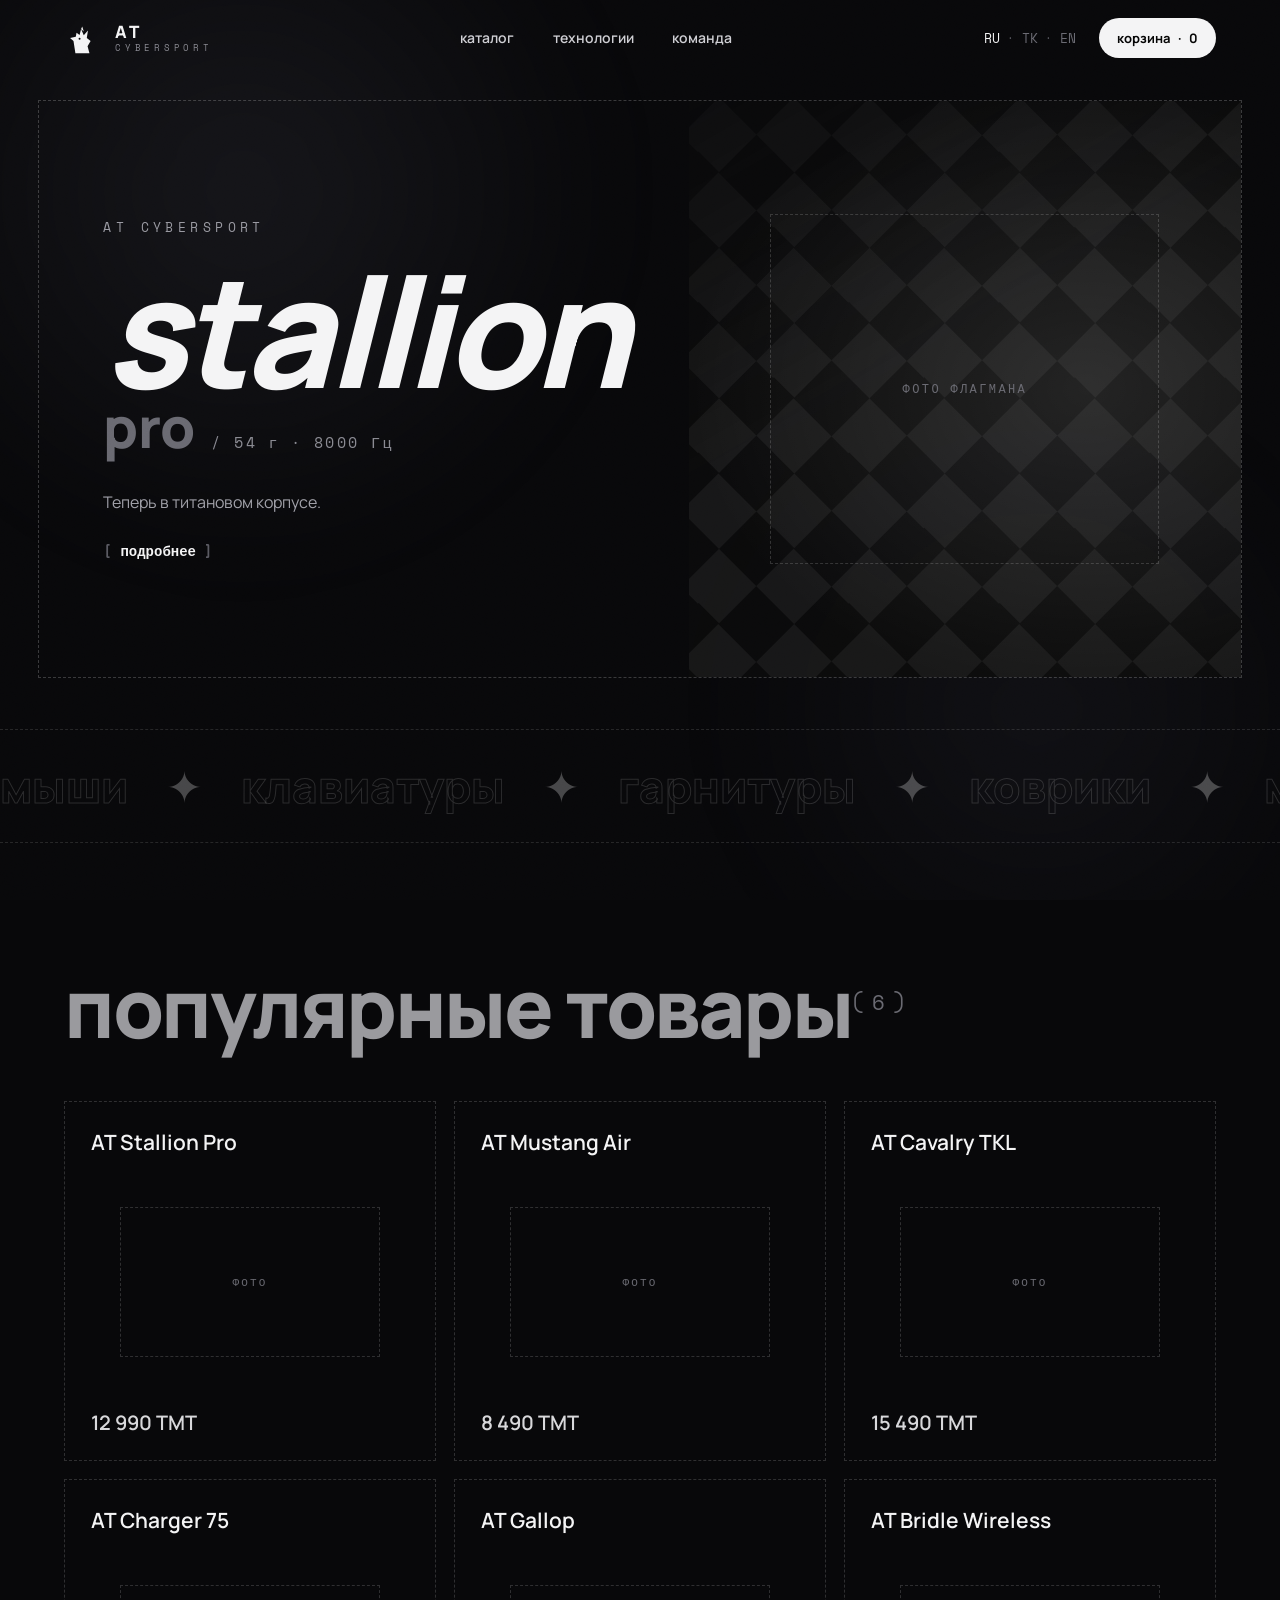
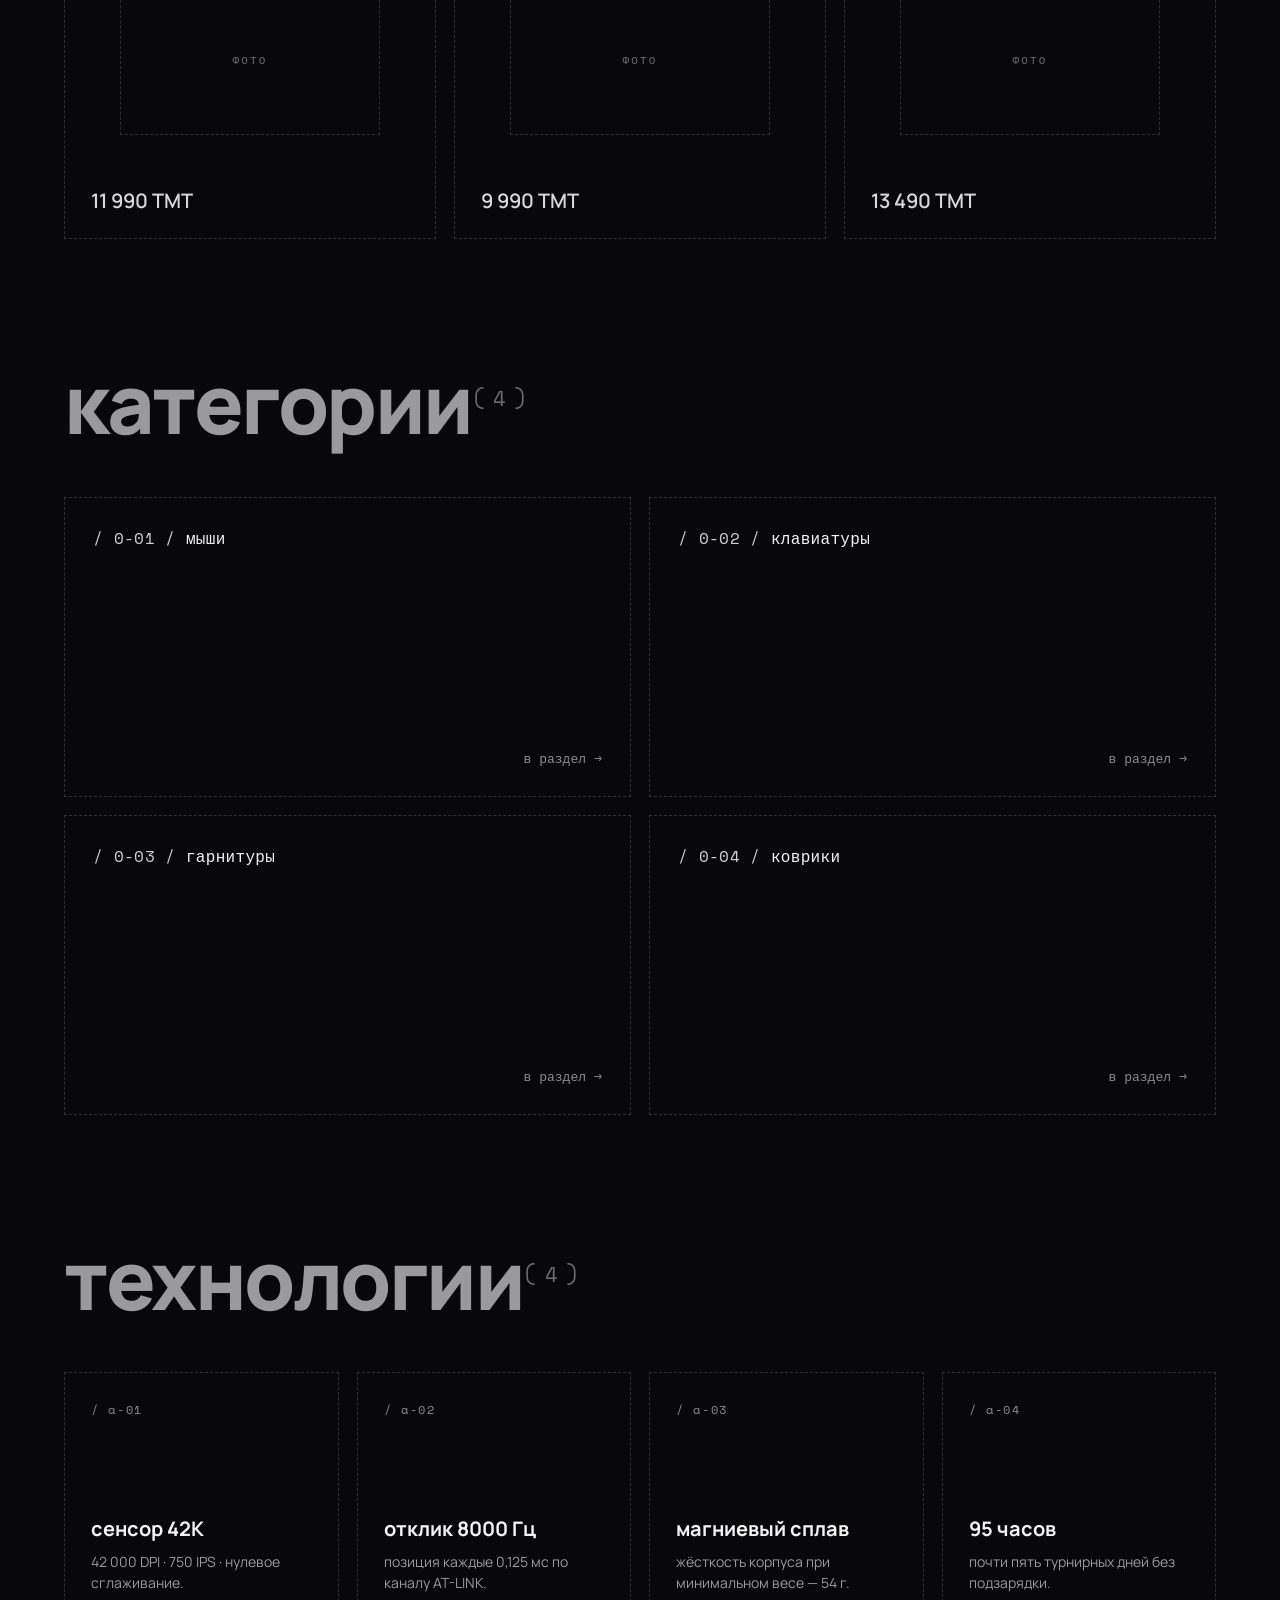
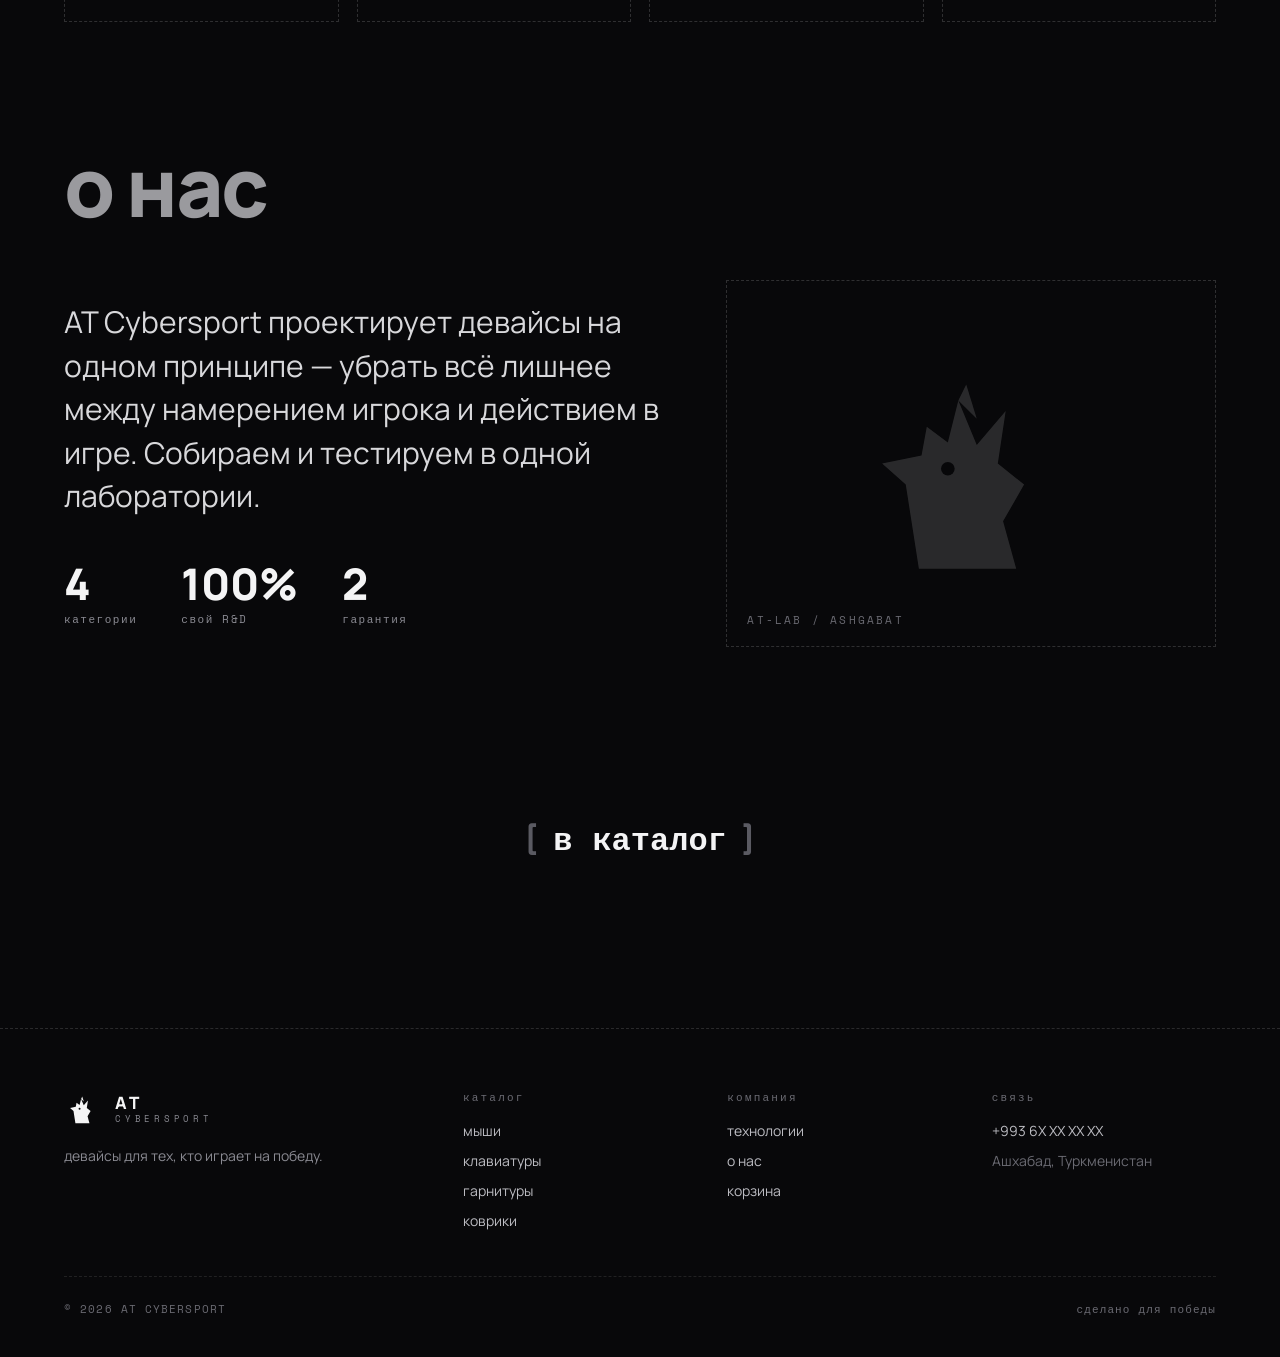
==== index.html @ 24a969eb "Add files via upload" ====
<!DOCTYPE html>
<html lang="ru">
<head>
<meta charset="utf-8">
<meta name="viewport" content="width=device-width, initial-scale=1">
<title>AT Cybersport — геймерские девайсы · Ашхабад</title>
<meta name="description" content="AT Cybersport — мыши, клавиатуры, гарнитуры и коврики для киберспорта. Ашхабад, Туркменистан.">
<link rel="preconnect" href="https://fonts.googleapis.com">
<link rel="preconnect" href="https://fonts.gstatic.com" crossorigin>
<link href="https://fonts.googleapis.com/css2?family=Manrope:wght@400;500;600;700;800&family=Space+Mono:wght@400;700&display=swap" rel="stylesheet">
<link rel="icon" href="assets/logo.svg">
<link rel="stylesheet" href="assets/styles.css">
<script src="assets/app.js"></script>
<script src="assets/ui.js"></script>
</head>
<body>
<div class="at-glows"><i></i><i></i></div>
<div class="at-grain"></div>

<!-- NAV -->
<nav class="nav">
  <a href="index.html" class="brand">
    <img src="assets/logo.svg" alt="AT" data-brand-logo>
    <span class="bw"><b>AT</b><span>CYBERSPORT</span></span>
  </a>
  <div class="nav-links">
    <a href="catalog.html" data-i18n="nav.catalog">каталог</a>
    <a href="index.html#tech" data-i18n="nav.tech">технологии</a>
    <a href="index.html#about" data-i18n="nav.about">команда</a>
  </div>
  <div class="nav-right">
    <div class="lang" data-langswitch></div>
    <button class="cart-btn" data-open-cart><span class="cart-label" data-i18n="nav.cart">корзина</span> · <span data-cart-count>0</span></button>
    <button class="burger" id="burger" aria-label="Меню"><i></i><i></i><i></i></button>
  </div>
</nav>

<!-- MOBILE MENU -->
<div class="mobile-menu" id="mobileMenu">
  <a href="catalog.html" data-i18n="nav.catalog">каталог</a>
  <a href="index.html#tech" data-i18n="nav.tech">технологии</a>
  <a href="index.html#about" data-i18n="nav.about">команда</a>
  <a href="#" data-open-cart data-i18n="nav.cart">корзина</a>
  <div class="lang mm-lang" data-langswitch></div>
</div>

<main class="page">

<!-- HERO -->
<header class="hero">
  <a href="product.html?id=p1" class="hero-banner" data-stage>
    <div class="hero-box">
      <div class="hero-left">
        <div class="hero-kicker" data-i18n="hero.kicker">AT CYBERSPORT</div>
        <div class="hero-name">stallion</div>
        <div class="hero-sub"><b>pro</b><span data-i18n="hero.sub">/ 54 г · 8000 Гц</span></div>
        <p class="hero-desc" data-i18n="hero.desc">Теперь в титановом корпусе.</p>
        <span class="hero-cta"><span class="br">[</span> <span data-i18n="hero.cta">подробнее</span> <span class="br">]</span></span>
      </div>
      <div class="hero-art">
        <div class="hero-checker"></div>
        <div class="hero-spot"></div>
        <div class="hero-tilt" data-tilt>
          <div class="hero-float" id="heroImg"><div class="hero-ph">ФОТО ФЛАГМАНА</div></div>
        </div>
      </div>
    </div>
  </a>
</header>

<!-- MARQUEE -->
<div class="marquee">
  <div class="marquee-row">
    <div><span data-i18n="marq.mice">мыши</span><span class="star">✦</span><span data-i18n="marq.keyboards">клавиатуры</span><span class="star">✦</span><span data-i18n="marq.headsets">гарнитуры</span><span class="star">✦</span><span data-i18n="marq.pads">коврики</span><span class="star">✦</span></div>
    <div aria-hidden="true"><span data-i18n="marq.mice">мыши</span><span class="star">✦</span><span data-i18n="marq.keyboards">клавиатуры</span><span class="star">✦</span><span data-i18n="marq.headsets">гарнитуры</span><span class="star">✦</span><span data-i18n="marq.pads">коврики</span><span class="star">✦</span></div>
  </div>
</div>

<!-- ПОПУЛЯРНЫЕ -->
<section class="section" id="popular">
  <div class="wrap">
    <h2 class="h-section" data-reveal><span data-i18n="sec.popular">популярные товары</span><sup id="popCount">( 6 )</sup></h2>
    <div class="prod-grid" id="popularGrid"></div>
  </div>
</section>

<!-- КАТЕГОРИИ -->
<section class="section" id="categories">
  <div class="wrap">
    <h2 class="h-section" data-reveal><span data-i18n="sec.categories">категории</span><sup id="catCount">( 4 )</sup></h2>
    <div class="cat-grid" id="catGrid"></div>
  </div>
</section>

<!-- ТЕХНОЛОГИИ -->
<section class="section" id="tech">
  <div class="wrap">
    <h2 class="h-section" data-reveal><span data-i18n="sec.tech">технологии</span><sup>( 4 )</sup></h2>
    <div class="tech-grid">
      <div class="tech-cell" data-reveal><div class="tcode">/ a-01</div><div><h3 data-i18n="tech.1t">сенсор 42K</h3><p data-i18n="tech.1d">42 000 DPI · 750 IPS · нулевое сглаживание.</p></div></div>
      <div class="tech-cell" data-reveal data-delay="80"><div class="tcode">/ a-02</div><div><h3 data-i18n="tech.2t">отклик 8000 Гц</h3><p data-i18n="tech.2d">позиция каждые 0,125 мс по каналу AT-LINK.</p></div></div>
      <div class="tech-cell" data-reveal data-delay="160"><div class="tcode">/ a-03</div><div><h3 data-i18n="tech.3t">магниевый сплав</h3><p data-i18n="tech.3d">жёсткость корпуса при минимальном весе — 54 г.</p></div></div>
      <div class="tech-cell" data-reveal data-delay="240"><div class="tcode">/ a-04</div><div><h3 data-i18n="tech.4t">95 часов</h3><p data-i18n="tech.4d">почти пять турнирных дней без подзарядки.</p></div></div>
    </div>
  </div>
</section>

<!-- О НАС -->
<section class="section" id="about">
  <div class="wrap">
    <h2 class="h-section" data-reveal data-i18n="sec.about">о нас</h2>
    <div class="about-grid">
      <div data-reveal>
        <p class="about-lead" data-i18n="about.lead">AT Cybersport проектирует девайсы на одном принципе — убрать всё лишнее между намерением игрока и действием в игре. Собираем и тестируем в одной лаборатории.</p>
        <div class="about-metrics">
          <div><div class="num">4</div><div class="lab" data-i18n="about.m1">категории</div></div>
          <div><div class="num">100%</div><div class="lab" data-i18n="about.m2">свой R&D</div></div>
          <div><div class="num">2</div><div class="lab" data-i18n="about.m3">гарантия</div></div>
        </div>
      </div>
      <div class="about-visual" data-reveal data-delay="120">
        <img src="assets/logo.svg" alt="AT">
        <div class="tag">AT-LAB / ASHGABAT</div>
      </div>
    </div>
  </div>
</section>

<!-- CTA -->
<section class="cta">
  <a href="catalog.html" data-magnetic="0.4" data-reveal><span class="br">[</span> <span data-i18n="toCatalog">в каталог</span> <span class="br">]</span></a>
</section>

</main>

<!-- FOOTER -->
<footer class="footer">
  <div class="footer-grid">
    <div class="footer-col">
      <a href="index.html" class="brand" style="margin-bottom:18px">
        <img src="assets/logo.svg" alt="AT" data-brand-logo>
        <span class="bw"><b>AT</b><span>CYBERSPORT</span></span>
      </a>
      <p data-i18n="foot.tagline">девайсы для тех, кто играет на победу.</p>
    </div>
    <div class="footer-col">
      <div class="ft" data-i18n="foot.catalog">каталог</div>
      <div class="links">
        <a href="catalog.html?cat=mice" data-i18n="marq.mice">мыши</a>
        <a href="catalog.html?cat=keyboards" data-i18n="marq.keyboards">клавиатуры</a>
        <a href="catalog.html?cat=headsets" data-i18n="marq.headsets">гарнитуры</a>
        <a href="catalog.html?cat=pads" data-i18n="marq.pads">коврики</a>
      </div>
    </div>
    <div class="footer-col">
      <div class="ft" data-i18n="foot.company">компания</div>
      <div class="links">
        <a href="index.html#tech" data-i18n="nav.tech">технологии</a>
        <a href="index.html#about" data-i18n="sec.about">о нас</a>
        <a href="#" data-open-cart data-i18n="nav.cart">корзина</a>
      </div>
    </div>
    <div class="footer-col">
      <div class="ft" data-i18n="foot.contact">связь</div>
      <div class="links" id="footContacts"></div>
    </div>
  </div>
  <div class="footer-bottom">
    <span>© 2026 AT CYBERSPORT</span>
    <span data-i18n="foot.copyright">сделано для победы</span>
  </div>
</footer>

<script>
window.AT.ready(function(){
  var AT=window.AT, S=AT.Store;
  // логотип из настроек
  var logo=AT.logoSrc();
  document.querySelectorAll('[data-brand-logo]').forEach(function(i){ i.src=logo; });
  var av=document.querySelector('.about-visual img'); if(av) av.src=logo;

  var products=S.products(), cats=S.categories(), st=S.settings();

  // герой: фото флагмана (p1) если есть
  var flagship=products.filter(function(p){return p.id==='p1';})[0]||products[0];
  if(flagship && AT.firstImg(flagship)){
    document.getElementById('heroImg').innerHTML='<img src="'+AT.esc(AT.firstImg(flagship))+'" alt="'+AT.esc(flagship.name)+'">';
  }

  // популярные — первые 6
  var pop=products.slice(0,6);
  document.getElementById('popularGrid').innerHTML=pop.map(function(p,i){return AT.ui.popularCell(p,(i%3)*70);}).join('');
  document.getElementById('popCount').textContent='( '+pop.length+' )';

  // категории
  document.getElementById('catGrid').innerHTML=cats.map(function(c,i){
    var sample=products.filter(function(p){return p.category===c.id && AT.firstImg(p);})[0];
    return AT.ui.categoryCell(c,(i%2)*70,sample?AT.firstImg(sample):'');
  }).join('');
  document.getElementById('catCount').textContent='( '+cats.length+' )';

  AT.ui.wireCatalogAdd(document.getElementById('popularGrid'));

  // контакты в футере
  var fc=document.getElementById('footContacts'), links=[];
  if(st.telegram){ var tg=st.telegram.replace(/^@/,''); links.push('<a href="https://t.me/'+AT.esc(tg)+'" target="_blank">Telegram</a>'); }
  if(st.whatsapp){ links.push('<a href="https://wa.me/'+AT.esc(st.whatsapp.replace(/\D/g,''))+'" target="_blank">WhatsApp</a>'); }
  if(st.phone){ links.push('<a href="tel:'+AT.esc(st.phone.replace(/\s/g,''))+'">'+AT.esc(st.phone)+'</a>'); }
  links.push('<span style="color:var(--dim)">'+AT.esc(st.city)+'</span>');
  fc.innerHTML=links.join('');
});
</script>
</body>
</html>
---- assets/styles.css ----
/* ============================================================
   AT CYBERSPORT — core styles (design version A)
   Токены и приёмы взяты из дизайн-референса (README).
   ============================================================ */

:root{
  --bg:#08080a;
  --bg-black:#050505;
  --bg-section:#0a0a0c;
  --panel:#0d0d10;
  --text:#f4f4f5;
  --text-2:#a0a0a8;
  --muted:#9a9aa2;
  --muted-2:#8a8a92;
  --dim:#6a6a72;
  --dim-2:#5a5a62;
  --head-muted:#9a9a9e;
  --invert-bg:#f4f4f5;
  --invert-text:#050505;
  --success:#4ecb8d;
  --line:rgba(255,255,255,.16);
  --line-hover:rgba(255,255,255,.55);
  --hairline:rgba(255,255,255,.1);
  --hairline-soft:rgba(255,255,255,.08);
  --ease:cubic-bezier(.16,.84,.3,1);
  --maxw:1360px;
  --maxw-in:1280px;
  --pad-x:clamp(20px,5vw,72px);
  --font:'Manrope',system-ui,-apple-system,sans-serif;
  --mono:'Space Mono',ui-monospace,monospace;
}

*{box-sizing:border-box;}
html{scroll-behavior:smooth;}
body{
  margin:0;
  background:var(--bg);
  color:var(--text);
  font-family:var(--font);
  -webkit-font-smoothing:antialiased;
  overflow-x:hidden;
  min-height:100vh;
}
::selection{background:#fff;color:var(--bg);}
a{color:inherit;}
img{display:block;}
button{font-family:inherit;}
:focus-visible{outline:2px solid var(--text);outline-offset:2px;}

/* ---- атмосфера: дрейфующие свечения + зерно ---- */
@keyframes atDrift1{0%,100%{transform:translate(0,0) scale(1);}50%{transform:translate(6vw,4vw) scale(1.12);}}
@keyframes atDrift2{0%,100%{transform:translate(0,0) scale(1);}50%{transform:translate(-5vw,-3vw) scale(1.1);}}
.at-glows{position:fixed;inset:0;z-index:0;pointer-events:none;overflow:hidden;}
.at-glows i{position:absolute;border-radius:50%;filter:blur(50px);display:block;}
.at-glows i:nth-child(1){width:70vw;height:70vw;left:-16vw;top:-20vw;background:radial-gradient(circle,rgba(150,150,175,.10),transparent 60%);animation:atDrift1 28s ease-in-out infinite;}
.at-glows i:nth-child(2){width:58vw;height:58vw;right:-10vw;bottom:-14vw;background:radial-gradient(circle,rgba(95,95,120,.10),transparent 60%);animation:atDrift2 34s ease-in-out infinite;}
.at-grain{position:fixed;inset:0;z-index:9999;pointer-events:none;opacity:.04;mix-blend-mode:overlay;background-image:url('data:image/svg+xml;utf8,<svg xmlns=%22http://www.w3.org/2000/svg%22 width=%22140%22 height=%22140%22><filter id=%22n%22><feTurbulence type=%22fractalNoise%22 baseFrequency=%220.9%22 numOctaves=%222%22/></filter><rect width=%22100%25%22 height=%22100%25%22 filter=%22url(%23n)%22/></svg>');}

.page{position:relative;z-index:1;}

/* ============================== NAV ============================== */
.nav{
  position:fixed;top:0;left:0;right:0;z-index:1000;
  display:flex;align-items:center;justify-content:space-between;gap:24px;
  height:76px;padding:0 var(--pad-x);
  border-bottom:1px solid rgba(255,255,255,0);
  transition:background .4s var(--ease),backdrop-filter .4s var(--ease),border-color .4s var(--ease);
}
.nav.scrolled{background:rgba(5,5,5,.78);backdrop-filter:blur(20px) saturate(1.2);-webkit-backdrop-filter:blur(20px) saturate(1.2);border-bottom-color:var(--hairline);}
.brand{display:flex;align-items:center;gap:13px;text-decoration:none;color:var(--text);}
.brand img{width:38px;height:38px;object-fit:contain;}
.brand .bw{display:flex;flex-direction:column;line-height:1;}
.brand .bw b{font-weight:800;font-size:17px;letter-spacing:.16em;}
.brand .bw span{font-family:var(--mono);font-size:9px;letter-spacing:.42em;color:var(--muted-2);margin-top:3px;}
.nav-links{display:flex;align-items:center;gap:clamp(20px,3vw,40px);}
.nav-links a{font-size:14px;font-weight:600;text-decoration:none;color:#cfcfd4;transition:color .25s var(--ease);}
.nav-links a:hover{color:var(--text);}
.nav-right{display:flex;align-items:center;gap:18px;}

/* язык */
.lang{display:flex;gap:2px;align-items:center;font-family:var(--mono);font-size:11px;letter-spacing:.08em;}
.lang button{background:none;border:none;color:var(--dim);cursor:pointer;padding:4px 5px;text-transform:uppercase;transition:color .2s;}
.lang button.on{color:var(--text);}
.lang span{color:var(--dim-2);}

/* корзина-кнопка */
.cart-btn{display:inline-flex;align-items:center;gap:8px;font-size:13px;font-weight:700;text-decoration:none;color:var(--invert-text);background:var(--invert-bg);padding:11px 18px;border-radius:100px;border:none;cursor:pointer;transition:transform .3s var(--ease);}
.cart-btn:hover{transform:translateY(-1px);}

/* бургер */
.burger{display:none;background:none;border:none;cursor:pointer;width:40px;height:40px;position:relative;}
.burger i{position:absolute;left:9px;right:9px;height:1.6px;background:var(--text);transition:.3s var(--ease);}
.burger i:nth-child(1){top:14px;}
.burger i:nth-child(2){top:20px;}
.burger i:nth-child(3){top:26px;}
.burger.open i:nth-child(1){top:20px;transform:rotate(45deg);}
.burger.open i:nth-child(2){opacity:0;}
.burger.open i:nth-child(3){top:20px;transform:rotate(-45deg);}

/* мобильное меню */
.mobile-menu{position:fixed;inset:0;z-index:999;background:rgba(6,6,8,.97);backdrop-filter:blur(20px);display:flex;flex-direction:column;justify-content:center;gap:8px;padding:0 var(--pad-x);transform:translateY(-100%);transition:transform .45s var(--ease);}
.mobile-menu.open{transform:translateY(0);}
.mobile-menu a{font-size:clamp(28px,8vw,44px);font-weight:800;letter-spacing:-.02em;text-decoration:none;color:var(--head-muted);text-transform:lowercase;padding:8px 0;transition:color .25s;}
.mobile-menu a:hover{color:var(--text);}
.mobile-menu .mm-lang{margin-top:26px;}

/* ============================== BUTTONS ============================== */
.btn{display:inline-flex;align-items:center;justify-content:center;gap:10px;font-family:var(--mono);font-size:14px;letter-spacing:.04em;text-decoration:none;cursor:pointer;border:none;transition:transform .35s var(--ease),background .3s,border-color .3s;}
.btn-solid{color:var(--invert-text);background:var(--invert-bg);padding:16px 28px;}
.btn-solid:hover{transform:translateY(-2px);}
.btn-ghost{color:var(--text);background:transparent;padding:16px 28px;border:1px solid rgba(255,255,255,.18);}
.btn-ghost:hover{border-color:var(--line-hover);}
.btn-pill{border-radius:100px;}

/* ============================== SECTION HEAD ============================== */
.wrap{max-width:var(--maxw);margin:0 auto;}
.wrap-in{max-width:var(--maxw-in);margin:0 auto;}
.section{position:relative;padding:clamp(70px,10vw,130px) var(--pad-x) 0;}
.h-section{font-weight:800;font-size:clamp(38px,6.4vw,88px);line-height:.9;letter-spacing:-.03em;margin:0 0 clamp(34px,5vw,56px);text-transform:lowercase;color:var(--head-muted);}
.h-section sup{font-family:var(--mono);font-size:.26em;font-weight:400;color:var(--dim);top:-1.8em;}
.eyebrow{font-family:var(--mono);font-size:12px;letter-spacing:.3em;color:var(--dim);}

/* reveal */
[data-reveal]{opacity:0;transform:translateY(30px);transition:opacity .9s var(--ease),transform 1s var(--ease);}
[data-reveal].in{opacity:1;transform:none;}

/* ============================== HERO (главная) ============================== */
.hero{position:relative;padding:100px clamp(16px,3vw,40px) clamp(30px,4vw,54px);}
.hero-banner{position:relative;display:block;max-width:1720px;margin:0 auto;border:1px dashed rgba(255,255,255,.2);overflow:hidden;text-decoration:none;color:var(--text);transition:border-color .4s var(--ease);}
.hero-banner:hover{border-color:var(--line-hover);}
.hero-box{position:relative;display:grid;grid-template-columns:1fr 1.15fr;min-height:clamp(440px,64vh,680px);}
.hero-left{position:relative;z-index:3;padding:clamp(34px,5vw,72px);display:flex;flex-direction:column;justify-content:center;}
.hero-kicker{font-family:var(--mono);font-size:13px;letter-spacing:.34em;color:var(--muted);margin-bottom:clamp(18px,3vw,30px);}
.hero-name{font-weight:800;font-style:italic;font-size:clamp(74px,12vw,190px);line-height:.82;letter-spacing:-.04em;}
.hero-sub{display:flex;align-items:baseline;gap:16px;margin-top:6px;}
.hero-sub b{font-weight:800;font-size:clamp(30px,4.4vw,64px);line-height:1;color:var(--dim);}
.hero-sub span{font-family:var(--mono);font-size:clamp(12px,1.4vw,15px);letter-spacing:.16em;color:var(--muted-2);}
.hero-desc{max-width:340px;margin:clamp(22px,3vw,34px) 0 0;font-size:16px;line-height:1.5;color:var(--text-2);}
.hero-cta{display:inline-flex;align-items:center;gap:8px;margin-top:26px;font-family:var(--mono);font-size:14px;font-weight:700;color:var(--text);transition:transform .35s var(--ease);}
.hero-cta .br{color:var(--dim-2);}
.hero-banner:hover .hero-cta{transform:translateX(6px);}
.hero-art{position:relative;overflow:hidden;perspective:1300px;min-height:260px;}
.hero-checker{position:absolute;inset:-20%;background-color:#0c0c0c;background-image:conic-gradient(#1a1a1a 25%,transparent 0 50%,#1a1a1a 0 75%,transparent 0);background-size:76px 76px;transform:rotate(45deg) scale(1.4);opacity:.9;-webkit-mask-image:linear-gradient(105deg,transparent 4%,#000 46%);mask-image:linear-gradient(105deg,transparent 4%,#000 46%);}
.hero-spot{position:absolute;inset:0;background:radial-gradient(120% 90% at 72% 50%,rgba(255,255,255,.10),transparent 60%);}
.hero-tilt{position:relative;z-index:2;height:100%;display:flex;align-items:center;justify-content:center;padding:clamp(20px,3vw,44px);transform-style:preserve-3d;transition:transform .3s var(--ease);}
@keyframes atFloat{0%,100%{transform:translateY(0);}50%{transform:translateY(-16px);}}
.hero-float{animation:atFloat 7s ease-in-out infinite;width:100%;height:100%;display:flex;align-items:center;justify-content:center;}
.hero-float img{width:82%;height:82%;object-fit:contain;}
.hero-ph{width:82%;height:70%;border:1px dashed var(--line);display:flex;align-items:center;justify-content:center;font-family:var(--mono);font-size:12px;letter-spacing:.2em;color:var(--dim);}

/* ============================== MARQUEE ============================== */
@keyframes atMarquee{from{transform:translateX(0);}to{transform:translateX(-50%);}}
.marquee{position:relative;overflow:hidden;padding:26px 0;border-top:1px dashed rgba(255,255,255,.12);border-bottom:1px dashed rgba(255,255,255,.12);}
.marquee-row{display:flex;width:max-content;animation:atMarquee 28s linear infinite;will-change:transform;}
.marquee-row>div{display:flex;align-items:center;gap:38px;padding-right:38px;font-weight:800;font-size:clamp(24px,4vw,44px);color:transparent;-webkit-text-stroke:1px rgba(255,255,255,.14);text-transform:lowercase;}
.marquee-row .star{color:rgba(255,255,255,.26);-webkit-text-stroke:0;}

/* ============================== PRODUCT GRID (главная) ============================== */
.prod-grid{display:grid;grid-template-columns:repeat(3,1fr);gap:18px;}
.prod-cell{position:relative;text-decoration:none;color:var(--text);border:1px dashed var(--line);padding:26px 26px 24px;min-height:360px;display:flex;flex-direction:column;transition:border-color .35s var(--ease);}
.prod-cell:hover{border-color:var(--line-hover);}
.prod-cell .pname{font-weight:600;font-size:21px;}
.prod-cell .pimg{flex:1;position:relative;display:flex;align-items:center;justify-content:center;margin:20px 0;min-height:170px;}
.prod-cell .pimg img{max-width:88%;max-height:170px;object-fit:contain;}
.prod-cell .pimg .ph{width:82%;height:150px;border:1px dashed var(--line);display:flex;align-items:center;justify-content:center;font-family:var(--mono);font-size:11px;letter-spacing:.2em;color:var(--dim);}
.prod-cell .pfoot{display:flex;align-items:center;justify-content:space-between;}
.prod-cell .price{font-weight:600;font-size:20px;color:#d8d8db;}
.prod-cell .more{font-family:var(--mono);font-size:12px;color:var(--muted-2);opacity:0;transition:opacity .3s var(--ease);}
.prod-cell:hover .more{opacity:1;}

/* ============================== CATEGORIES ============================== */
.cat-grid{display:grid;grid-template-columns:1fr 1fr;gap:18px;}
.cat-cell{position:relative;text-decoration:none;color:var(--text);border:1px dashed var(--line);padding:28px;min-height:300px;display:flex;flex-direction:column;transition:border-color .35s var(--ease);overflow:hidden;}
.cat-cell:hover{border-color:var(--line-hover);}
.cat-cell .code{font-family:var(--mono);font-size:16px;letter-spacing:.02em;color:#cfcfd4;}
.cat-cell .code b{color:var(--text);font-weight:400;}
.cat-cell .cimg{flex:1;display:flex;align-items:center;justify-content:center;}
.cat-cell .cimg img{max-width:80%;max-height:170px;object-fit:contain;opacity:.85;}
.cat-cell .arrow{align-self:flex-end;font-family:var(--mono);font-size:13px;color:var(--muted-2);transition:transform .35s var(--ease),color .35s var(--ease);}
.cat-cell:hover .arrow{transform:translateX(6px);color:var(--text);}

/* ============================== TECH ============================== */
.tech-grid{display:grid;grid-template-columns:repeat(4,1fr);gap:18px;}
.tech-cell{border:1px dashed var(--line);padding:28px 26px;min-height:250px;display:flex;flex-direction:column;justify-content:space-between;transition:border-color .35s var(--ease);}
.tech-cell:hover{border-color:var(--line-hover);}
.tech-cell .tcode{font-family:var(--mono);font-size:12px;letter-spacing:.14em;color:var(--muted-2);}
.tech-cell h3{font-weight:700;font-size:20px;margin:0 0 9px;}
.tech-cell p{font-size:14px;line-height:1.5;color:var(--muted);margin:0;}

/* ============================== ABOUT ============================== */
.about-grid{display:grid;grid-template-columns:1.1fr .9fr;gap:clamp(30px,5vw,64px);align-items:center;}
.about-lead{font-size:clamp(20px,2.4vw,30px);line-height:1.45;color:#d8d8db;margin:0;}
.about-metrics{display:flex;gap:44px;margin-top:44px;flex-wrap:wrap;}
.about-metrics .num{font-weight:800;font-size:clamp(30px,3.4vw,44px);line-height:1;}
.about-metrics .lab{font-family:var(--mono);font-size:11px;letter-spacing:.14em;color:var(--muted-2);margin-top:6px;}
.about-visual{position:relative;border:1px dashed var(--line);aspect-ratio:4/3;display:flex;align-items:center;justify-content:center;overflow:hidden;}
.about-visual img{width:54%;opacity:.14;}
.about-visual .tag{position:absolute;bottom:18px;left:20px;font-family:var(--mono);font-size:11px;letter-spacing:.2em;color:var(--dim);}

/* ============================== CTA ============================== */
.cta{position:relative;padding:clamp(90px,13vw,180px) var(--pad-x);text-align:center;}
.cta a{display:inline-flex;align-items:center;gap:12px;font-family:var(--mono);font-size:clamp(18px,3vw,32px);font-weight:700;text-decoration:none;color:var(--text);}
.cta .br{color:var(--dim-2);}

/* ============================== FOOTER ============================== */
.footer{border-top:1px dashed rgba(255,255,255,.14);padding:60px var(--pad-x) 40px;position:relative;z-index:1;}
.footer-grid{max-width:var(--maxw);margin:0 auto;display:grid;grid-template-columns:1.6fr 1fr 1fr 1fr;gap:40px;}
.footer-grid p{font-size:14px;line-height:1.6;color:var(--muted-2);max-width:260px;margin:0;}
.footer-col .ft{font-family:var(--mono);font-size:11px;letter-spacing:.2em;color:var(--dim);margin-bottom:16px;}
.footer-col .links{display:flex;flex-direction:column;gap:11px;font-size:14px;}
.footer-col .links a{color:#bcbcc2;text-decoration:none;transition:color .2s;}
.footer-col .links a:hover{color:var(--text);}
.footer-bottom{max-width:var(--maxw);margin:46px auto 0;padding-top:24px;border-top:1px dashed var(--hairline);display:flex;justify-content:space-between;flex-wrap:wrap;gap:12px;font-family:var(--mono);font-size:11px;letter-spacing:.1em;color:var(--dim);}

/* ============================== CATALOG ============================== */
.cat-header{padding:clamp(50px,8vw,96px) var(--pad-x) clamp(28px,4vw,48px);}
.cat-header .eyebrow{margin-bottom:18px;}
.cat-header h1{font-weight:800;font-size:clamp(40px,7vw,96px);line-height:.9;letter-spacing:-.03em;margin:0;text-transform:lowercase;color:var(--head-muted);}
.cat-header h1 sup{font-family:var(--mono);font-size:.26em;font-weight:400;color:var(--dim);top:-1.8em;}
.cat-header p{max-width:480px;font-size:16px;line-height:1.6;color:var(--text-2);margin:22px 0 0;}
.filters{position:sticky;top:76px;z-index:900;background:rgba(8,8,10,.82);backdrop-filter:blur(14px);-webkit-backdrop-filter:blur(14px);border-top:1px solid var(--hairline-soft);border-bottom:1px solid var(--hairline-soft);}
.filters .row{max-width:var(--maxw-in);margin:0 auto;padding:16px var(--pad-x);display:flex;gap:10px;flex-wrap:wrap;}
.chip{font-family:var(--mono);font-size:12px;letter-spacing:.08em;cursor:pointer;color:#cfcfd4;background:transparent;border:1px dashed rgba(255,255,255,.2);padding:10px 18px;border-radius:100px;transition:.25s var(--ease);}
.chip.on{color:var(--invert-text);background:var(--invert-bg);border-color:var(--invert-bg);}
.catalog-main{padding:clamp(28px,4vw,48px) var(--pad-x) clamp(80px,10vw,140px);}
.catalog-grid{max-width:var(--maxw-in);margin:0 auto;display:grid;grid-template-columns:repeat(auto-fill,minmax(270px,1fr));gap:18px;}
.card{position:relative;text-decoration:none;color:var(--text);border:1px dashed var(--line);background:transparent;overflow:hidden;transition:border-color .35s var(--ease),transform .35s var(--ease);display:block;}
.card:hover{border-color:var(--line-hover);transform:translateY(-6px);}
.card .thumb{position:relative;aspect-ratio:1/1;border-bottom:1px dashed rgba(255,255,255,.14);display:flex;align-items:center;justify-content:center;}
.card .thumb img{max-width:78%;max-height:78%;object-fit:contain;}
.card .thumb .ph{width:70%;height:70%;border:1px dashed var(--line);display:flex;align-items:center;justify-content:center;font-family:var(--mono);font-size:11px;letter-spacing:.18em;color:var(--dim);}
.card .tag{position:absolute;top:14px;left:14px;font-family:var(--mono);font-size:10px;letter-spacing:.18em;color:var(--muted-2);}
.card .badge{position:absolute;top:14px;right:14px;font-family:var(--mono);font-size:10px;color:var(--text);background:rgba(255,255,255,.1);padding:4px 8px;border-radius:6px;}
.card .body{padding:18px 20px 20px;}
.card .cname{font-weight:600;font-size:19px;}
.card .cspec{font-size:13px;color:var(--muted);margin-top:5px;min-height:18px;}
.card .cfoot{display:flex;align-items:center;justify-content:space-between;margin-top:16px;}
.card .cprice{font-weight:600;font-size:18px;}
.card .cadd{font-size:12px;color:var(--invert-text);background:var(--invert-bg);padding:8px 14px;border-radius:100px;font-weight:700;}
.empty{max-width:var(--maxw-in);margin:60px auto 0;text-align:center;font-family:var(--mono);font-size:13px;letter-spacing:.1em;color:var(--dim);text-transform:uppercase;}

/* ============================== PRODUCT PAGE ============================== */
.crumb{max-width:var(--maxw-in);margin:0 auto;padding:24px var(--pad-x) 0;font-family:var(--mono);font-size:12px;letter-spacing:.1em;color:var(--dim);}
.crumb a{color:var(--dim);text-decoration:none;}
.crumb .cur{color:#cfcfd4;}
.product{max-width:var(--maxw-in);margin:0 auto;padding:clamp(24px,4vw,44px) var(--pad-x) clamp(60px,8vw,100px);display:grid;grid-template-columns:1.05fr .95fr;gap:clamp(30px,5vw,72px);align-items:start;}
.gallery{position:sticky;top:98px;display:flex;flex-direction:column;gap:14px;}
.gallery .main{position:relative;border:1px dashed var(--line);aspect-ratio:1/1;overflow:hidden;display:flex;align-items:center;justify-content:center;}
.gallery .main img{max-width:82%;max-height:82%;object-fit:contain;}
.gallery .main .ph{width:70%;height:70%;border:1px dashed var(--line);display:flex;align-items:center;justify-content:center;font-family:var(--mono);font-size:12px;letter-spacing:.2em;color:var(--dim);}
.gallery .main .ref{position:absolute;top:20px;left:22px;font-family:var(--mono);font-size:11px;letter-spacing:.2em;color:var(--muted);}
.thumbs{display:grid;grid-template-columns:repeat(4,1fr);gap:12px;}
.thumbs .t{aspect-ratio:1/1;border:1px solid var(--hairline);border-radius:12px;background:var(--panel);cursor:pointer;display:flex;align-items:center;justify-content:center;overflow:hidden;transition:border-color .25s;}
.thumbs .t.on{border-color:var(--text);}
.thumbs .t img{max-width:80%;max-height:80%;object-fit:contain;}
.p-tags{display:flex;align-items:center;gap:12px;margin-bottom:16px;flex-wrap:wrap;}
.p-tag{font-family:var(--mono);font-size:11px;letter-spacing:.2em;color:var(--muted);background:rgba(255,255,255,.07);padding:6px 12px;border-radius:100px;}
.p-tag.solid{color:var(--invert-text);background:var(--invert-bg);font-weight:700;}
.p-title{font-weight:800;font-size:clamp(34px,5vw,60px);line-height:1;letter-spacing:-.03em;margin:0;text-transform:lowercase;}
.p-desc{font-size:16px;line-height:1.6;color:var(--text-2);margin:18px 0 0;max-width:480px;}
.p-price-row{display:flex;align-items:baseline;gap:14px;margin-top:26px;flex-wrap:wrap;}
.p-price{font-weight:800;font-size:38px;}
.p-old{font-size:15px;color:var(--dim);text-decoration:line-through;}
.p-off{font-family:var(--mono);font-size:11px;color:var(--invert-text);background:var(--invert-bg);padding:5px 10px;border-radius:6px;font-weight:700;}
.p-block{margin-top:30px;}
.p-block .lab{font-family:var(--mono);font-size:11px;letter-spacing:.18em;color:var(--dim);margin-bottom:12px;}
.swatches{display:flex;gap:10px;flex-wrap:wrap;}
.swatch{width:42px;height:42px;border-radius:50%;cursor:pointer;border:2px solid rgba(255,255,255,.18);padding:0;transition:border-color .2s;}
.swatch.on{border-color:var(--text);}
.buy-row{display:flex;gap:12px;margin-top:30px;align-items:stretch;flex-wrap:wrap;}
.stepper{display:flex;align-items:center;border:1px solid var(--line);border-radius:100px;overflow:hidden;}
.stepper button{width:46px;height:54px;background:transparent;border:none;color:var(--text);font-size:20px;cursor:pointer;}
.stepper .v{min-width:30px;text-align:center;font-weight:600;font-size:18px;}
.add-cart{flex:1;min-width:200px;display:inline-flex;align-items:center;justify-content:center;gap:11px;font-size:15px;font-weight:700;cursor:pointer;color:var(--invert-text);background:var(--invert-bg);border:none;padding:0 28px;height:54px;border-radius:100px;transition:background .3s;}
.quick-specs{display:grid;grid-template-columns:repeat(2,1fr);gap:1px;background:var(--hairline-soft);border:1px solid var(--hairline-soft);border-radius:18px;overflow:hidden;margin-top:34px;}
.quick-specs>div{background:var(--panel);padding:18px 20px;}
.quick-specs .qv{font-weight:600;font-size:24px;}
.quick-specs .ql{font-family:var(--mono);font-size:10px;letter-spacing:.14em;color:var(--dim);margin-top:4px;text-transform:uppercase;}
.p-status{display:flex;gap:22px;margin-top:24px;flex-wrap:wrap;font-size:13px;color:var(--muted);}
.p-status span{display:flex;align-items:center;gap:8px;}
.p-status .dot{width:6px;height:6px;border-radius:50%;background:var(--dim);}
.p-status .dot.ok{background:var(--success);}

.specs-section{border-top:1px solid var(--hairline-soft);background:var(--bg-section);padding:clamp(60px,9vw,120px) var(--pad-x);}
.specs-grid{max-width:var(--maxw-in);margin:0 auto;display:grid;grid-template-columns:1.3fr .7fr;gap:clamp(30px,5vw,72px);align-items:start;}
.specs-list{border-top:1px solid var(--hairline);}
.specs-list .r{display:grid;grid-template-columns:1fr 1.4fr;gap:20px;padding:18px 0;border-bottom:1px solid var(--hairline-soft);}
.specs-list .r .k{font-size:14px;color:var(--dim);}
.specs-list .r .v{font-size:15px;}
.specs-h{font-weight:800;font-size:clamp(28px,4vw,46px);line-height:1;letter-spacing:-.03em;margin:0 0 34px;text-transform:lowercase;color:var(--head-muted);}
.inbox{position:sticky;top:98px;border:1px dashed var(--line);padding:30px;}
.inbox .lab{font-family:var(--mono);font-size:11px;letter-spacing:.2em;color:var(--dim);margin-bottom:18px;}
.inbox .list{display:flex;flex-direction:column;gap:14px;font-size:15px;}
.inbox .list span{display:flex;gap:12px;align-items:flex-start;}
.inbox .list .n{font-family:var(--mono);color:var(--dim);font-size:12px;}
.related{border-top:1px solid var(--hairline-soft);padding:clamp(60px,9vw,120px) var(--pad-x);}
.related .head{display:flex;align-items:flex-end;justify-content:space-between;gap:20px;margin-bottom:40px;}
.related .head h2{font-weight:800;font-size:clamp(28px,4vw,48px);line-height:1;letter-spacing:-.03em;margin:0;text-transform:lowercase;color:var(--head-muted);}
.related .head a{font-size:14px;font-weight:700;text-decoration:none;color:var(--text-2);border-bottom:1px solid rgba(255,255,255,.2);padding-bottom:3px;}
.rel-grid{display:grid;grid-template-columns:repeat(3,1fr);gap:18px;}

/* ============================== CART DRAWER ============================== */
.overlay{position:fixed;inset:0;z-index:1500;background:rgba(3,3,4,.6);backdrop-filter:blur(4px);opacity:0;pointer-events:none;transition:opacity .35s var(--ease);}
.overlay.open{opacity:1;pointer-events:auto;}
.drawer{position:fixed;top:0;right:0;bottom:0;z-index:1600;width:min(430px,100vw);background:#0a0a0c;border-left:1px solid var(--hairline);transform:translateX(100%);transition:transform .4s var(--ease);display:flex;flex-direction:column;}
.drawer.open{transform:translateX(0);}
.drawer-head{display:flex;align-items:center;justify-content:space-between;padding:24px 26px;border-bottom:1px solid var(--hairline-soft);}
.drawer-head h3{margin:0;font-weight:800;font-size:20px;text-transform:lowercase;}
.drawer-head .x{background:none;border:none;color:var(--muted);cursor:pointer;font-size:24px;line-height:1;}
.drawer-body{flex:1;overflow-y:auto;padding:16px 26px;}
.cart-item{display:flex;gap:14px;padding:16px 0;border-bottom:1px solid var(--hairline-soft);}
.cart-item .ci-img{width:64px;height:64px;flex-shrink:0;border:1px dashed var(--line);display:flex;align-items:center;justify-content:center;overflow:hidden;}
.cart-item .ci-img img{max-width:80%;max-height:80%;object-fit:contain;}
.cart-item .ci-main{flex:1;min-width:0;}
.cart-item .ci-name{font-weight:600;font-size:15px;}
.cart-item .ci-meta{font-family:var(--mono);font-size:11px;color:var(--dim);margin-top:3px;}
.cart-item .ci-row{display:flex;align-items:center;justify-content:space-between;margin-top:10px;}
.cart-item .ci-qty{display:flex;align-items:center;gap:10px;font-size:14px;}
.cart-item .ci-qty button{width:26px;height:26px;border:1px solid var(--line);background:none;color:var(--text);cursor:pointer;border-radius:50%;}
.cart-item .ci-price{font-weight:600;font-size:15px;}
.cart-item .ci-del{background:none;border:none;color:var(--dim);cursor:pointer;font-size:12px;font-family:var(--mono);margin-top:6px;}
.cart-empty{text-align:center;color:var(--dim);font-family:var(--mono);font-size:13px;letter-spacing:.1em;padding:60px 0;}
.drawer-foot{padding:22px 26px;border-top:1px solid var(--hairline-soft);}
.drawer-foot .sum{display:flex;justify-content:space-between;align-items:baseline;margin-bottom:16px;}
.drawer-foot .sum b{font-weight:800;font-size:24px;}
.drawer-foot .sum span{font-family:var(--mono);font-size:11px;letter-spacing:.14em;color:var(--dim);}
.checkout{width:100%;padding:16px;border:none;border-radius:100px;background:var(--invert-bg);color:var(--invert-text);font-weight:700;font-size:15px;cursor:pointer;}
.checkout:disabled{opacity:.4;cursor:not-allowed;}

/* ============================== ORDER MODAL ============================== */
.modal{position:fixed;inset:0;z-index:1700;display:none;align-items:center;justify-content:center;padding:20px;background:rgba(3,3,4,.72);backdrop-filter:blur(6px);}
.modal.open{display:flex;}
.modal-box{width:min(460px,100%);max-height:90vh;overflow-y:auto;background:#0b0b0d;border:1px solid var(--hairline);padding:clamp(24px,4vw,38px);}
.modal-box h3{margin:0 0 6px;font-weight:800;font-size:26px;text-transform:lowercase;}
.modal-box .sub{font-size:14px;color:var(--muted);margin:0 0 24px;}
.field{margin-bottom:16px;}
.field label{display:block;font-family:var(--mono);font-size:11px;letter-spacing:.14em;color:var(--dim);margin-bottom:8px;text-transform:uppercase;}
.field label .req{color:var(--text);}
.field input,.field textarea{width:100%;background:#111114;border:1px solid var(--line);color:var(--text);padding:13px 15px;font-family:var(--font);font-size:15px;border-radius:10px;}
.field input:focus,.field textarea:focus{outline:none;border-color:var(--line-hover);}
.field textarea{resize:vertical;min-height:70px;}
.field .err{color:#ff6b6b;font-size:12px;margin-top:6px;display:none;}
.field.invalid .err{display:block;}
.field.invalid input{border-color:#ff6b6b;}
.modal-total{display:flex;justify-content:space-between;align-items:baseline;padding:16px 0;border-top:1px solid var(--hairline-soft);border-bottom:1px solid var(--hairline-soft);margin:8px 0 22px;}
.modal-total b{font-weight:800;font-size:22px;}
.send-options{display:flex;flex-direction:column;gap:10px;}
.send-btn{display:flex;align-items:center;justify-content:center;gap:10px;width:100%;padding:15px;border:none;border-radius:100px;font-weight:700;font-size:15px;cursor:pointer;}
.send-wa{background:#25D366;color:#052e15;}
.send-tg{background:#2AABEE;color:#02243a;}
.send-copy{background:transparent;border:1px solid var(--line);color:var(--text);}
.modal-close{position:absolute;top:16px;right:20px;background:none;border:none;color:var(--muted);font-size:26px;cursor:pointer;}
.success-check{width:56px;height:56px;border-radius:50%;background:var(--success);display:flex;align-items:center;justify-content:center;margin:0 auto 18px;font-size:28px;color:#052e15;}

/* ============================== RESPONSIVE ============================== */
@media(max-width:960px){
  .hero-box{grid-template-columns:1fr;}
  .hero-art{order:-1;min-height:300px;}
  .about-grid{grid-template-columns:1fr;gap:30px;}
  .prod-grid{grid-template-columns:1fr 1fr;}
  .tech-grid{grid-template-columns:1fr 1fr;}
  .product{grid-template-columns:1fr;}
  .gallery{position:static;}
  .specs-grid{grid-template-columns:1fr;}
  .inbox{position:static;}
  .rel-grid{grid-template-columns:1fr 1fr;}
  .footer-grid{grid-template-columns:1fr 1fr;}
}
@media(max-width:720px){
  .nav-links,.nav-right .lang,.nav-right .cart-label{display:none;}
  .burger{display:block;}
  .nav-right{gap:10px;}
}
@media(max-width:600px){
  .prod-grid{grid-template-columns:1fr;}
  .cat-grid{grid-template-columns:1fr;}
  .tech-grid{grid-template-columns:1fr;}
  .rel-grid{grid-template-columns:1fr;}
  .footer-grid{grid-template-columns:1fr;gap:28px;}
}
@media(prefers-reduced-motion:reduce){
  *{animation-duration:.001s!important;transition-duration:.001s!important;}
  [data-reveal]{opacity:1;transform:none;}
}
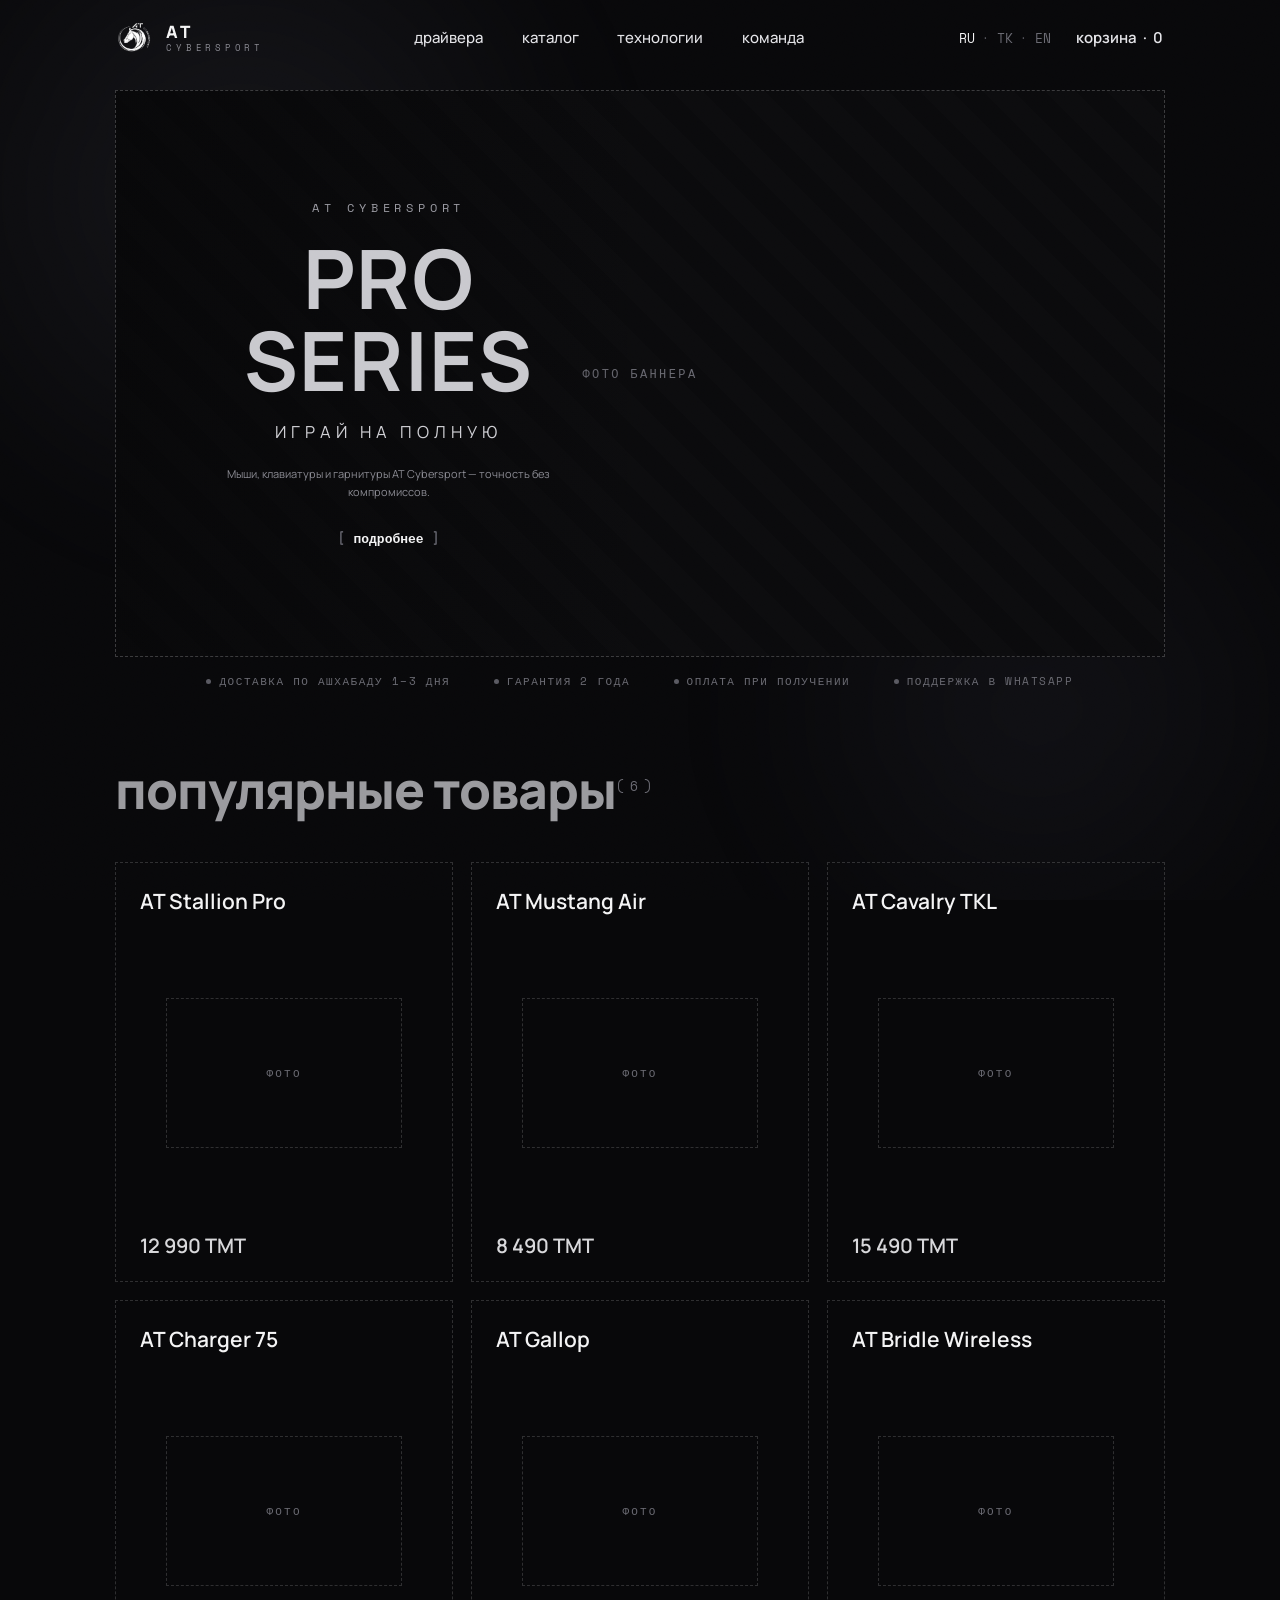
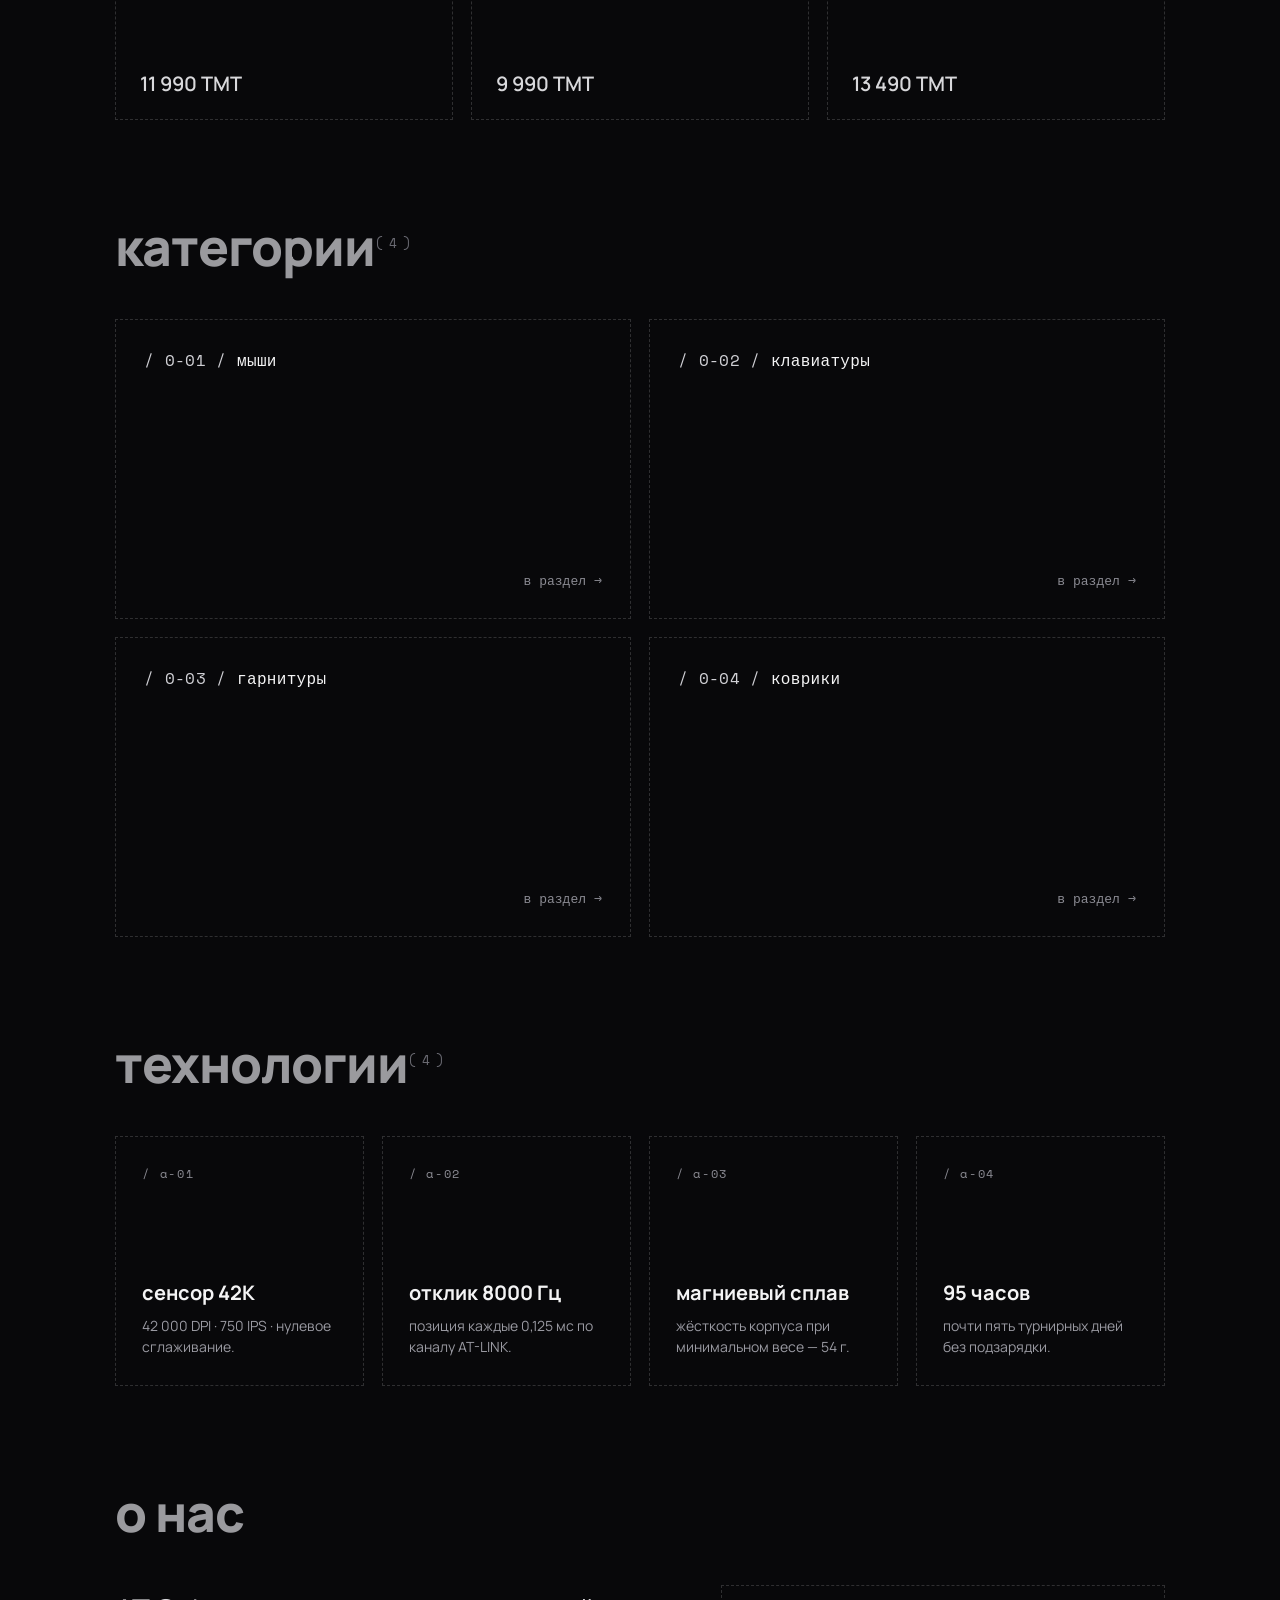
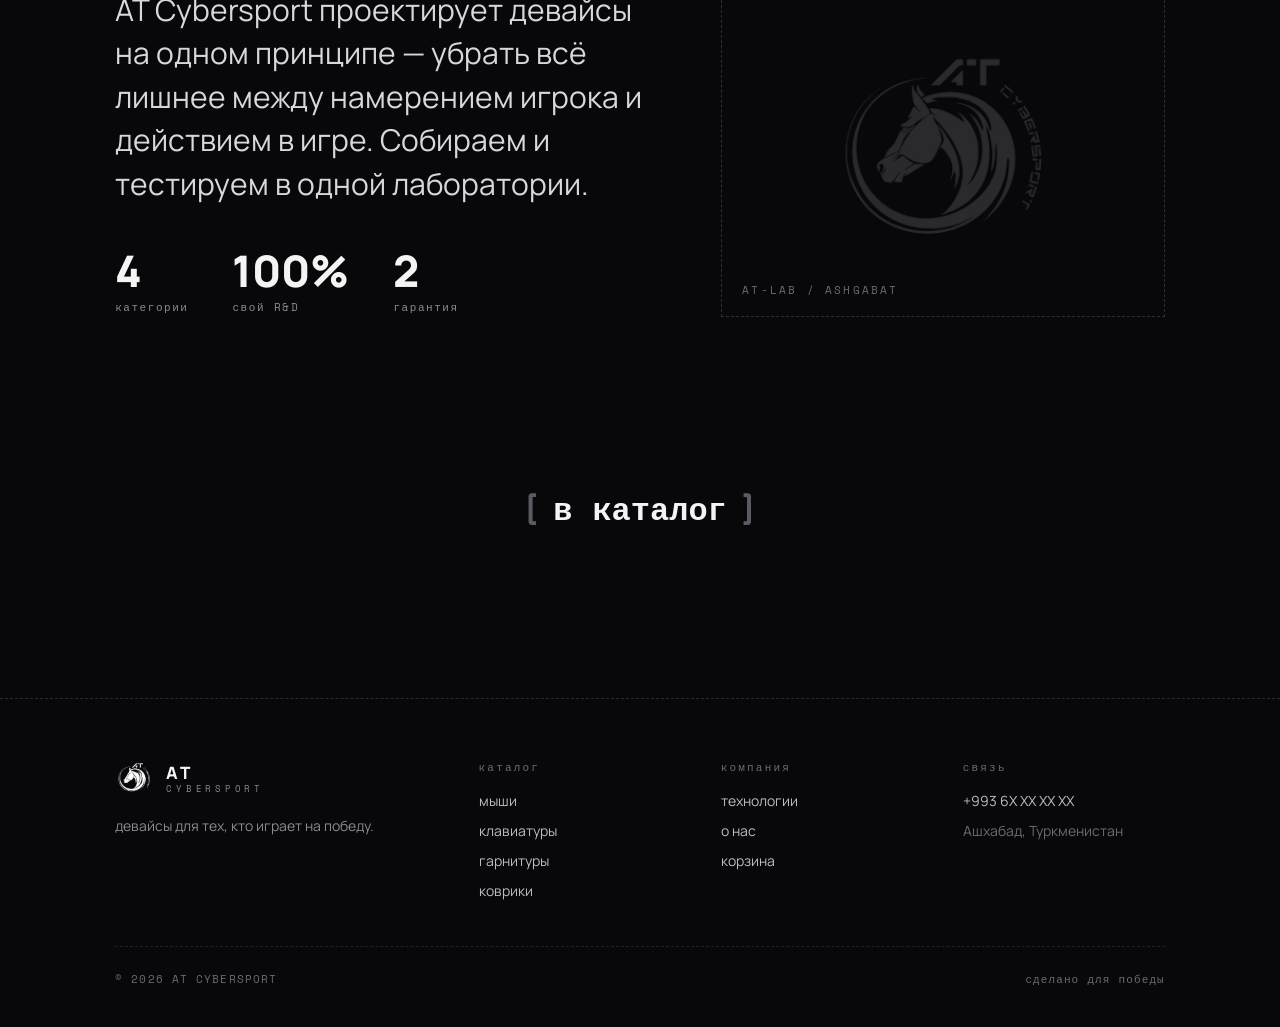
==== commit de529803: "first_update" ====
--- a/index.html
+++ b/index.html
@@ -1,42 +1,62 @@
 <!DOCTYPE html>
+<!-- ============================================================
+     ГЛАВНАЯ СТРАНИЦА (index.html)
+     Структура всех страниц одинаковая:
+       1) <head> — подключение шрифтов, стилей и скриптов
+       2) фон (свечения + зерно)
+       3) шапка .nav + мобильное меню
+       4) основной контент <main>
+       5) подвал <footer>
+       6) <script> внизу — рисует товары/категории из данных
+     Данные (товары, категории, настройки) берутся из data/catalog.json
+     или из правок админа. Логика — в assets/app.js.
+     ============================================================ -->
 <html lang="ru">
 <head>
 <meta charset="utf-8">
+<!-- адаптив: масштабирование под ширину телефона -->
 <meta name="viewport" content="width=device-width, initial-scale=1">
 <title>AT Cybersport — геймерские девайсы · Ашхабад</title>
 <meta name="description" content="AT Cybersport — мыши, клавиатуры, гарнитуры и коврики для киберспорта. Ашхабад, Туркменистан.">
+<!-- шрифты сайта: Manrope (текст) и Space Mono (моноширинные подписи) -->
 <link rel="preconnect" href="https://fonts.googleapis.com">
 <link rel="preconnect" href="https://fonts.gstatic.com" crossorigin>
 <link href="https://fonts.googleapis.com/css2?family=Manrope:wght@400;500;600;700;800&family=Space+Mono:wght@400;700&display=swap" rel="stylesheet">
-<link rel="icon" href="assets/logo.svg">
-<link rel="stylesheet" href="assets/styles.css">
-<script src="assets/app.js"></script>
-<script src="assets/ui.js"></script>
+<link rel="icon" href="assets/logo.png"><!-- положи свой файл logo.png (латиницей!) в папку assets --><!-- иконка вкладки -->
+<link rel="stylesheet" href="assets/styles.css"><!-- все стили сайта -->
+<script src="assets/app.js"></script><!-- ЯДРО: данные, языки, корзина, заказы -->
+<script src="assets/ui.js"></script><!-- рисование карточек товаров -->
 </head>
 <body>
+<!-- фон: два мягких свечения (i) + плёнка «зерна» поверх всего -->
 <div class="at-glows"><i></i><i></i></div>
 <div class="at-grain"></div>
 
-<!-- NAV -->
+<!-- ШАПКА САЙТА (фиксирована сверху; при прокрутке получает класс .scrolled)
+     Слева: логотип + название. По центру: ссылки. Справа: языки, корзина, бургер. -->
 <nav class="nav">
   <a href="index.html" class="brand">
-    <img src="assets/logo.svg" alt="AT" data-brand-logo>
+    <img src="assets/logo.png" alt="AT" data-brand-logo><!-- data-brand-logo: сюда JS подставит логотип из настроек -->
     <span class="bw"><b>AT</b><span>CYBERSPORT</span></span>
   </a>
+  <!-- ссылки навигации (текст меняется по языку через data-i18n) -->
   <div class="nav-links">
+    <a href="drivers.html" data-i18n="nav.drivers">драйвера</a>
     <a href="catalog.html" data-i18n="nav.catalog">каталог</a>
     <a href="index.html#tech" data-i18n="nav.tech">технологии</a>
     <a href="index.html#about" data-i18n="nav.about">команда</a>
   </div>
   <div class="nav-right">
-    <div class="lang" data-langswitch></div>
+    <div class="lang" data-langswitch></div><!-- переключатель языков RU/TK/EN (заполняет JS) -->
+    <!-- кнопка корзины: data-open-cart открывает панель, data-cart-count — счётчик -->
     <button class="cart-btn" data-open-cart><span class="cart-label" data-i18n="nav.cart">корзина</span> · <span data-cart-count>0</span></button>
-    <button class="burger" id="burger" aria-label="Меню"><i></i><i></i><i></i></button>
+    <button class="burger" id="burger" aria-label="Меню"><i></i><i></i><i></i></button><!-- «гамбургер» на телефоне -->
   </div>
 </nav>
 
-<!-- MOBILE MENU -->
+<!-- МОБИЛЬНОЕ МЕНЮ (открывается по бургеру на телефоне; на ПК скрыто) -->
 <div class="mobile-menu" id="mobileMenu">
+  <a href="drivers.html" data-i18n="nav.drivers">драйвера</a>
   <a href="catalog.html" data-i18n="nav.catalog">каталог</a>
   <a href="index.html#tech" data-i18n="nav.tech">технологии</a>
   <a href="index.html#about" data-i18n="nav.about">команда</a>
@@ -46,45 +66,43 @@
 
 <main class="page">
 
-<!-- HERO -->
+<!-- ПЕРВЫЙ ЭКРАН (герой): баннер-ссылка на флагманский товар.
+     Фото занимает всю площадь; слева по центру — текстовая композиция
+     (как у LUNACY): бренд → большое название → подзаголовок → мелкий текст.
+     Тексты меняются в админке: Настройки → «Баннер». -->
 <header class="hero">
-  <a href="product.html?id=p1" class="hero-banner" data-stage>
-    <div class="hero-box">
-      <div class="hero-left">
-        <div class="hero-kicker" data-i18n="hero.kicker">AT CYBERSPORT</div>
-        <div class="hero-name">stallion</div>
-        <div class="hero-sub"><b>pro</b><span data-i18n="hero.sub">/ 54 г · 8000 Гц</span></div>
-        <p class="hero-desc" data-i18n="hero.desc">Теперь в титановом корпусе.</p>
-        <span class="hero-cta"><span class="br">[</span> <span data-i18n="hero.cta">подробнее</span> <span class="br">]</span></span>
-      </div>
-      <div class="hero-art">
-        <div class="hero-checker"></div>
-        <div class="hero-spot"></div>
-        <div class="hero-tilt" data-tilt>
-          <div class="hero-float" id="heroImg"><div class="hero-ph">ФОТО ФЛАГМАНА</div></div>
-        </div>
-      </div>
+  <a href="product.html?id=p1" class="hero-banner">
+    <!-- слой с фото на всю площадь (сюда JS вставит фото товара p1) -->
+    <div class="hero-media" id="heroImg"><div class="hero-ph">ФОТО БАННЕРА</div></div>
+    <!-- текстовая композиция поверх фото -->
+    <div class="hero-overlay">
+      <div class="hero-kicker" data-i18n="hero.kicker">AT CYBERSPORT</div>
+      <div class="hero-title" id="heroTitle">PRO SERIES</div>
+      <div class="hero-tagline" id="heroTagline">играй на полную</div>
+      <p class="hero-desc" id="heroDesc">Мыши, клавиатуры и гарнитуры AT Cybersport — точность без компромиссов.</p>
+      <span class="hero-cta"><span class="br">[</span> <span data-i18n="hero.cta">подробнее</span> <span class="br">]</span></span>
     </div>
   </a>
 </header>
 
-<!-- MARQUEE -->
-<div class="marquee">
-  <div class="marquee-row">
-    <div><span data-i18n="marq.mice">мыши</span><span class="star">✦</span><span data-i18n="marq.keyboards">клавиатуры</span><span class="star">✦</span><span data-i18n="marq.headsets">гарнитуры</span><span class="star">✦</span><span data-i18n="marq.pads">коврики</span><span class="star">✦</span></div>
-    <div aria-hidden="true"><span data-i18n="marq.mice">мыши</span><span class="star">✦</span><span data-i18n="marq.keyboards">клавиатуры</span><span class="star">✦</span><span data-i18n="marq.headsets">гарнитуры</span><span class="star">✦</span><span data-i18n="marq.pads">коврики</span><span class="star">✦</span></div>
-  </div>
+<!-- СТРОКА ДОВЕРИЯ: короткие обещания магазина (переводятся по языку) -->
+<div class="trust-row" data-reveal>
+  <span data-i18n="trust.1">доставка по Ашхабаду 1–3 дня</span>
+  <span data-i18n="trust.2">гарантия 2 года</span>
+  <span data-i18n="trust.3">оплата при получении</span>
+  <span data-i18n="trust.4">поддержка в WhatsApp</span>
 </div>
 
-<!-- ПОПУЛЯРНЫЕ -->
+<!-- ПОПУЛЯРНЫЕ ТОВАРЫ: заголовок + пустая сетка.
+     Карточки в #popularGrid добавляет скрипт внизу страницы. -->
 <section class="section" id="popular">
   <div class="wrap">
     <h2 class="h-section" data-reveal><span data-i18n="sec.popular">популярные товары</span><sup id="popCount">( 6 )</sup></h2>
-    <div class="prod-grid" id="popularGrid"></div>
-  </div>
-</section>
-
-<!-- КАТЕГОРИИ -->
+    <div class="prod-grid" id="popularGrid"></div><!-- сюда JS кладёт карточки -->
+  </div>
+</section>
+
+<!-- КАТЕГОРИИ: аналогично, плитки категорий рисует JS в #catGrid -->
 <section class="section" id="categories">
   <div class="wrap">
     <h2 class="h-section" data-reveal><span data-i18n="sec.categories">категории</span><sup id="catCount">( 4 )</sup></h2>
@@ -92,7 +110,7 @@
   </div>
 </section>
 
-<!-- ТЕХНОЛОГИИ -->
+<!-- ТЕХНОЛОГИИ: 4 статичные плитки-преимущества (текст переводится через data-i18n) -->
 <section class="section" id="tech">
   <div class="wrap">
     <h2 class="h-section" data-reveal><span data-i18n="sec.tech">технологии</span><sup>( 4 )</sup></h2>
@@ -105,7 +123,7 @@
   </div>
 </section>
 
-<!-- О НАС -->
+<!-- О НАС: текст + метрики + визуальный блок с логотипом -->
 <section class="section" id="about">
   <div class="wrap">
     <h2 class="h-section" data-reveal data-i18n="sec.about">о нас</h2>
@@ -119,26 +137,26 @@
         </div>
       </div>
       <div class="about-visual" data-reveal data-delay="120">
-        <img src="assets/logo.svg" alt="AT">
+        <img src="assets/logo.png" alt="AT">
         <div class="tag">AT-LAB / ASHGABAT</div>
       </div>
     </div>
   </div>
 </section>
 
-<!-- CTA -->
+<!-- ПРИЗЫВ К ДЕЙСТВИЮ: большая ссылка в каталог (магнитная на ПК) -->
 <section class="cta">
   <a href="catalog.html" data-magnetic="0.4" data-reveal><span class="br">[</span> <span data-i18n="toCatalog">в каталог</span> <span class="br">]</span></a>
 </section>
 
 </main>
 
-<!-- FOOTER -->
+<!-- ПОДВАЛ: логотип, ссылки на категории/разделы и контакты (контакты вставляет JS) -->
 <footer class="footer">
   <div class="footer-grid">
     <div class="footer-col">
       <a href="index.html" class="brand" style="margin-bottom:18px">
-        <img src="assets/logo.svg" alt="AT" data-brand-logo>
+        <img src="assets/logo.png" alt="AT" data-brand-logo>
         <span class="bw"><b>AT</b><span>CYBERSPORT</span></span>
       </a>
       <p data-i18n="foot.tagline">девайсы для тех, кто играет на победу.</p>
@@ -162,7 +180,7 @@
     </div>
     <div class="footer-col">
       <div class="ft" data-i18n="foot.contact">связь</div>
-      <div class="links" id="footContacts"></div>
+      <div class="links" id="footContacts"></div><!-- телефон/WhatsApp/Telegram из настроек вставит JS -->
     </div>
   </div>
   <div class="footer-bottom">
@@ -171,6 +189,12 @@
   </div>
 </footer>
 
+<!-- ============================================================
+     СКРИПТ СТРАНИЦЫ: заполняет динамические блоки данными.
+     window.AT.ready(...) ждёт, пока app.js загрузит каталог, затем:
+       • подставляет логотип, • фото флагмана в герой,
+       • рисует популярные товары и категории, • контакты в подвал.
+     ============================================================ -->
 <script>
 window.AT.ready(function(){
   var AT=window.AT, S=AT.Store;
@@ -181,11 +205,18 @@
 
   var products=S.products(), cats=S.categories(), st=S.settings();
 
-  // герой: фото флагмана (p1) если есть
+  // фото баннера: отдельное из настроек, иначе — фото товара p1
   var flagship=products.filter(function(p){return p.id==='p1';})[0]||products[0];
-  if(flagship && AT.firstImg(flagship)){
-    document.getElementById('heroImg').innerHTML='<img src="'+AT.esc(AT.firstImg(flagship))+'" alt="'+AT.esc(flagship.name)+'">';
+  var heroSrc = st.heroImage || (flagship && AT.firstImg(flagship)) || '';
+  if(heroSrc){
+    document.getElementById('heroImg').innerHTML='<img src="'+AT.esc(heroSrc)+'" alt="'+AT.esc((flagship&&flagship.name)||'AT Cybersport')+'">';
   }
+  // тексты баннера из настроек (правятся в админке: Настройки → Баннер)
+  if(st.heroTitle!=null)   document.getElementById('heroTitle').textContent=st.heroTitle;
+  if(st.heroTagline!=null) document.getElementById('heroTagline').textContent=st.heroTagline;
+  var hd=document.getElementById('heroDesc');
+  if(st.heroDesc!=null){ hd.textContent=st.heroDesc; }
+  hd.style.display=(hd.textContent.trim()?'':'none');
 
   // популярные — первые 6
   var pop=products.slice(0,6);
@@ -211,4 +242,4 @@
 });
 </script>
 </body>
-</html>
+</html>
--- a/assets/styles.css
+++ b/assets/styles.css
@@ -25,12 +25,13 @@
   --ease:cubic-bezier(.16,.84,.3,1);
   --maxw:1360px;
   --maxw-in:1280px;
-  --pad-x:clamp(20px,5vw,72px);
+  --pad-x:clamp(20px,9vw,140px);
   --font:'Manrope',system-ui,-apple-system,sans-serif;
   --mono:'Space Mono',ui-monospace,monospace;
 }
 
 *{box-sizing:border-box;}
+
 html{scroll-behavior:smooth;}
 body{
   margin:0;
@@ -73,7 +74,7 @@
 .brand .bw b{font-weight:800;font-size:17px;letter-spacing:.16em;}
 .brand .bw span{font-family:var(--mono);font-size:9px;letter-spacing:.42em;color:var(--muted-2);margin-top:3px;}
 .nav-links{display:flex;align-items:center;gap:clamp(20px,3vw,40px);}
-.nav-links a{font-size:14px;font-weight:600;text-decoration:none;color:#cfcfd4;transition:color .25s var(--ease);}
+.nav-links a{font-size:15px;font-weight:500;text-decoration:none;color:#e4e4e8;transition:color .25s var(--ease);}
 .nav-links a:hover{color:var(--text);}
 .nav-right{display:flex;align-items:center;gap:18px;}
 
@@ -84,8 +85,8 @@
 .lang span{color:var(--dim-2);}
 
 /* корзина-кнопка */
-.cart-btn{display:inline-flex;align-items:center;gap:8px;font-size:13px;font-weight:700;text-decoration:none;color:var(--invert-text);background:var(--invert-bg);padding:11px 18px;border-radius:100px;border:none;cursor:pointer;transition:transform .3s var(--ease);}
-.cart-btn:hover{transform:translateY(-1px);}
+.cart-btn{display:inline-flex;align-items:center;gap:6px;font-size:15px;font-weight:600;text-decoration:none;color:#e4e4e8;background:none;padding:6px 2px;border:none;cursor:pointer;transition:color .25s var(--ease);}
+.cart-btn:hover{color:#fff;}
 
 /* бургер */
 .burger{display:none;background:none;border:none;cursor:pointer;width:40px;height:40px;position:relative;}
@@ -115,8 +116,9 @@
 /* ============================== SECTION HEAD ============================== */
 .wrap{max-width:var(--maxw);margin:0 auto;}
 .wrap-in{max-width:var(--maxw-in);margin:0 auto;}
-.section{position:relative;padding:clamp(70px,10vw,130px) var(--pad-x) 0;}
-.h-section{font-weight:800;font-size:clamp(38px,6.4vw,88px);line-height:.9;letter-spacing:-.03em;margin:0 0 clamp(34px,5vw,56px);text-transform:lowercase;color:var(--head-muted);}
+.section{position:relative;padding:clamp(56px,8vw,104px) var(--pad-x) 0;}
+.section#popular{padding-top:clamp(44px,6vw,76px);}
+.h-section{font-weight:800;font-size:clamp(28px,4vw,54px);line-height:.95;letter-spacing:-.02em;margin:0 0 clamp(30px,4vw,48px);text-transform:lowercase;color:var(--head-muted);}
 .h-section sup{font-family:var(--mono);font-size:.26em;font-weight:400;color:var(--dim);top:-1.8em;}
 .eyebrow{font-family:var(--mono);font-size:12px;letter-spacing:.3em;color:var(--dim);}
 
@@ -125,43 +127,33 @@
 [data-reveal].in{opacity:1;transform:none;}
 
 /* ============================== HERO (главная) ============================== */
-.hero{position:relative;padding:100px clamp(16px,3vw,40px) clamp(30px,4vw,54px);}
-.hero-banner{position:relative;display:block;max-width:1720px;margin:0 auto;border:1px dashed rgba(255,255,255,.2);overflow:hidden;text-decoration:none;color:var(--text);transition:border-color .4s var(--ease);}
+.hero{position:relative;padding:90px var(--pad-x) 0;}
+/* Баннер: ниже по высоте и с полями по бокам (как в референсе) */
+.hero-banner{position:relative;display:block;width:100%;max-width:var(--maxw);height:clamp(380px,63vh,650px);margin:0 auto;border:1px dashed rgba(255,255,255,.2);overflow:hidden;text-decoration:none;color:var(--text);transition:border-color .4s var(--ease);background:#0a0a0c;}
 .hero-banner:hover{border-color:var(--line-hover);}
-.hero-box{position:relative;display:grid;grid-template-columns:1fr 1.15fr;min-height:clamp(440px,64vh,680px);}
-.hero-left{position:relative;z-index:3;padding:clamp(34px,5vw,72px);display:flex;flex-direction:column;justify-content:center;}
-.hero-kicker{font-family:var(--mono);font-size:13px;letter-spacing:.34em;color:var(--muted);margin-bottom:clamp(18px,3vw,30px);}
-.hero-name{font-weight:800;font-style:italic;font-size:clamp(74px,12vw,190px);line-height:.82;letter-spacing:-.04em;}
-.hero-sub{display:flex;align-items:baseline;gap:16px;margin-top:6px;}
-.hero-sub b{font-weight:800;font-size:clamp(30px,4.4vw,64px);line-height:1;color:var(--dim);}
-.hero-sub span{font-family:var(--mono);font-size:clamp(12px,1.4vw,15px);letter-spacing:.16em;color:var(--muted-2);}
-.hero-desc{max-width:340px;margin:clamp(22px,3vw,34px) 0 0;font-size:16px;line-height:1.5;color:var(--text-2);}
-.hero-cta{display:inline-flex;align-items:center;gap:8px;margin-top:26px;font-family:var(--mono);font-size:14px;font-weight:700;color:var(--text);transition:transform .35s var(--ease);}
+/* слой с фото — на всю площадь баннера */
+.hero-media{position:absolute;inset:0;z-index:1;}
+.hero-media img{width:100%;height:100%;object-fit:contain;object-position:right center;display:block;transition:transform 1.2s var(--ease);}
+.hero-banner:hover .hero-media img{transform:scale(1.03);}
+.hero-ph{position:absolute;inset:0;display:flex;align-items:center;justify-content:center;font-family:var(--mono);font-size:12px;letter-spacing:.2em;color:var(--dim);background:repeating-linear-gradient(45deg,#0c0c0e,#0c0c0e 22px,#0a0a0c 22px,#0a0a0c 44px);}
+/* текстовая композиция слева по центру (как у LUNACY) */
+.hero-overlay{position:absolute;top:0;bottom:0;left:0;width:min(52%,640px);z-index:2;display:flex;flex-direction:column;justify-content:center;align-items:center;text-align:center;padding:clamp(20px,4vw,52px);pointer-events:none;background:linear-gradient(90deg,rgba(5,5,6,.55),rgba(5,5,6,.25) 62%,transparent);}
+.hero-overlay>*{pointer-events:auto;}
+.hero-kicker{font-family:var(--mono);font-size:12px;letter-spacing:.4em;color:var(--muted);}
+.hero-title{font-weight:700;font-size:clamp(40px,6.4vw,104px);line-height:1;letter-spacing:.02em;color:#c9c9ce;margin:clamp(12px,2vw,22px) 0 clamp(10px,1.6vw,18px);text-transform:uppercase;}
+.hero-tagline{font-size:clamp(12px,1.3vw,17px);letter-spacing:.3em;color:#cfcfd4;text-transform:uppercase;}
+.hero-desc{max-width:380px;margin:clamp(14px,2vw,22px) auto 0;font-size:11px;line-height:1.7;color:#8a8a92;}
+.hero-cta{display:inline-flex;align-items:center;gap:8px;margin-top:clamp(16px,2.2vw,26px);font-family:var(--mono);font-size:13px;font-weight:700;color:var(--text);transition:transform .35s var(--ease);}
 .hero-cta .br{color:var(--dim-2);}
 .hero-banner:hover .hero-cta{transform:translateX(6px);}
-.hero-art{position:relative;overflow:hidden;perspective:1300px;min-height:260px;}
-.hero-checker{position:absolute;inset:-20%;background-color:#0c0c0c;background-image:conic-gradient(#1a1a1a 25%,transparent 0 50%,#1a1a1a 0 75%,transparent 0);background-size:76px 76px;transform:rotate(45deg) scale(1.4);opacity:.9;-webkit-mask-image:linear-gradient(105deg,transparent 4%,#000 46%);mask-image:linear-gradient(105deg,transparent 4%,#000 46%);}
-.hero-spot{position:absolute;inset:0;background:radial-gradient(120% 90% at 72% 50%,rgba(255,255,255,.10),transparent 60%);}
-.hero-tilt{position:relative;z-index:2;height:100%;display:flex;align-items:center;justify-content:center;padding:clamp(20px,3vw,44px);transform-style:preserve-3d;transition:transform .3s var(--ease);}
-@keyframes atFloat{0%,100%{transform:translateY(0);}50%{transform:translateY(-16px);}}
-.hero-float{animation:atFloat 7s ease-in-out infinite;width:100%;height:100%;display:flex;align-items:center;justify-content:center;}
-.hero-float img{width:82%;height:82%;object-fit:contain;}
-.hero-ph{width:82%;height:70%;border:1px dashed var(--line);display:flex;align-items:center;justify-content:center;font-family:var(--mono);font-size:12px;letter-spacing:.2em;color:var(--dim);}
-
-/* ============================== MARQUEE ============================== */
-@keyframes atMarquee{from{transform:translateX(0);}to{transform:translateX(-50%);}}
-.marquee{position:relative;overflow:hidden;padding:26px 0;border-top:1px dashed rgba(255,255,255,.12);border-bottom:1px dashed rgba(255,255,255,.12);}
-.marquee-row{display:flex;width:max-content;animation:atMarquee 28s linear infinite;will-change:transform;}
-.marquee-row>div{display:flex;align-items:center;gap:38px;padding-right:38px;font-weight:800;font-size:clamp(24px,4vw,44px);color:transparent;-webkit-text-stroke:1px rgba(255,255,255,.14);text-transform:lowercase;}
-.marquee-row .star{color:rgba(255,255,255,.26);-webkit-text-stroke:0;}
 
 /* ============================== PRODUCT GRID (главная) ============================== */
 .prod-grid{display:grid;grid-template-columns:repeat(3,1fr);gap:18px;}
-.prod-cell{position:relative;text-decoration:none;color:var(--text);border:1px dashed var(--line);padding:26px 26px 24px;min-height:360px;display:flex;flex-direction:column;transition:border-color .35s var(--ease);}
+.prod-cell{position:relative;text-decoration:none;color:var(--text);border:1px dashed var(--line);padding:24px 24px 22px;min-height:420px;display:flex;flex-direction:column;transition:border-color .35s var(--ease);}
 .prod-cell:hover{border-color:var(--line-hover);}
 .prod-cell .pname{font-weight:600;font-size:21px;}
-.prod-cell .pimg{flex:1;position:relative;display:flex;align-items:center;justify-content:center;margin:20px 0;min-height:170px;}
-.prod-cell .pimg img{max-width:88%;max-height:170px;object-fit:contain;}
+.prod-cell .pimg{flex:1;position:relative;display:flex;align-items:center;justify-content:center;margin:22px 0;min-height:210px;}
+.prod-cell .pimg img{max-width:86%;max-height:230px;object-fit:contain;}
 .prod-cell .pimg .ph{width:82%;height:150px;border:1px dashed var(--line);display:flex;align-items:center;justify-content:center;font-family:var(--mono);font-size:11px;letter-spacing:.2em;color:var(--dim);}
 .prod-cell .pfoot{display:flex;align-items:center;justify-content:space-between;}
 .prod-cell .price{font-weight:600;font-size:20px;color:#d8d8db;}
@@ -213,30 +205,33 @@
 .footer-bottom{max-width:var(--maxw);margin:46px auto 0;padding-top:24px;border-top:1px dashed var(--hairline);display:flex;justify-content:space-between;flex-wrap:wrap;gap:12px;font-family:var(--mono);font-size:11px;letter-spacing:.1em;color:var(--dim);}
 
 /* ============================== CATALOG ============================== */
-.cat-header{padding:clamp(50px,8vw,96px) var(--pad-x) clamp(28px,4vw,48px);}
+.cat-header{padding:clamp(56px,9vw,110px) var(--pad-x) clamp(24px,4vw,40px);text-align:center;}
 .cat-header .eyebrow{margin-bottom:18px;}
-.cat-header h1{font-weight:800;font-size:clamp(40px,7vw,96px);line-height:.9;letter-spacing:-.03em;margin:0;text-transform:lowercase;color:var(--head-muted);}
+.cat-header h1{font-weight:800;font-size:clamp(56px,11vw,150px);line-height:.95;letter-spacing:-.02em;margin:0;text-transform:lowercase;color:var(--head-muted);}
 .cat-header h1 sup{font-family:var(--mono);font-size:.26em;font-weight:400;color:var(--dim);top:-1.8em;}
-.cat-header p{max-width:480px;font-size:16px;line-height:1.6;color:var(--text-2);margin:22px 0 0;}
-.filters{position:sticky;top:76px;z-index:900;background:rgba(8,8,10,.82);backdrop-filter:blur(14px);-webkit-backdrop-filter:blur(14px);border-top:1px solid var(--hairline-soft);border-bottom:1px solid var(--hairline-soft);}
-.filters .row{max-width:var(--maxw-in);margin:0 auto;padding:16px var(--pad-x);display:flex;gap:10px;flex-wrap:wrap;}
-.chip{font-family:var(--mono);font-size:12px;letter-spacing:.08em;cursor:pointer;color:#cfcfd4;background:transparent;border:1px dashed rgba(255,255,255,.2);padding:10px 18px;border-radius:100px;transition:.25s var(--ease);}
-.chip.on{color:var(--invert-text);background:var(--invert-bg);border-color:var(--invert-bg);}
+.cat-header p{max-width:480px;font-size:15px;line-height:1.6;color:var(--text-2);margin:20px auto 0;}
+/* фильтры каталога: строка простых текстовых ссылок по центру (как у LUNACY) */
+.filters{padding:6px 0 10px;}
+.filters .row{max-width:var(--maxw);margin:0 auto;padding:10px var(--pad-x);display:flex;gap:clamp(18px,3vw,34px);flex-wrap:wrap;justify-content:center;}
+.chip{font-family:var(--font);font-size:clamp(16px,2vw,22px);font-weight:500;cursor:pointer;color:var(--dim);background:transparent;border:none;padding:4px 2px;transition:color .25s var(--ease);}
+.chip:hover{color:#cfcfd4;}
+.chip.on{color:var(--text);}
 .catalog-main{padding:clamp(28px,4vw,48px) var(--pad-x) clamp(80px,10vw,140px);}
-.catalog-grid{max-width:var(--maxw-in);margin:0 auto;display:grid;grid-template-columns:repeat(auto-fill,minmax(270px,1fr));gap:18px;}
-.card{position:relative;text-decoration:none;color:var(--text);border:1px dashed var(--line);background:transparent;overflow:hidden;transition:border-color .35s var(--ease),transform .35s var(--ease);display:block;}
-.card:hover{border-color:var(--line-hover);transform:translateY(-6px);}
-.card .thumb{position:relative;aspect-ratio:1/1;border-bottom:1px dashed rgba(255,255,255,.14);display:flex;align-items:center;justify-content:center;}
-.card .thumb img{max-width:78%;max-height:78%;object-fit:contain;}
-.card .thumb .ph{width:70%;height:70%;border:1px dashed var(--line);display:flex;align-items:center;justify-content:center;font-family:var(--mono);font-size:11px;letter-spacing:.18em;color:var(--dim);}
-.card .tag{position:absolute;top:14px;left:14px;font-family:var(--mono);font-size:10px;letter-spacing:.18em;color:var(--muted-2);}
-.card .badge{position:absolute;top:14px;right:14px;font-family:var(--mono);font-size:10px;color:var(--text);background:rgba(255,255,255,.1);padding:4px 8px;border-radius:6px;}
-.card .body{padding:18px 20px 20px;}
-.card .cname{font-weight:600;font-size:19px;}
-.card .cspec{font-size:13px;color:var(--muted);margin-top:5px;min-height:18px;}
-.card .cfoot{display:flex;align-items:center;justify-content:space-between;margin-top:16px;}
-.card .cprice{font-weight:600;font-size:18px;}
-.card .cadd{font-size:12px;color:var(--invert-text);background:var(--invert-bg);padding:8px 14px;border-radius:100px;font-weight:700;}
+.catalog-grid{max-width:var(--maxw);margin:0 auto;display:grid;grid-template-columns:repeat(3,1fr);gap:18px;}
+/* карточка товара в каталоге (как у LUNACY): пунктирная рамка,
+   название сверху слева, фото по центру, цена внизу слева */
+.card{position:relative;display:flex;flex-direction:column;text-decoration:none;color:var(--text);border:1px dashed var(--line);background:transparent;padding:24px 24px 22px;min-height:420px;transition:border-color .35s var(--ease);}
+.card:hover{border-color:var(--line-hover);}
+.card .badge{position:absolute;top:16px;right:16px;font-family:var(--mono);font-size:10px;color:var(--text);background:rgba(255,255,255,.1);padding:4px 8px;border-radius:6px;}
+.card .cname{font-weight:600;font-size:21px;color:#d8d8db;}
+.card .cimg{flex:1;display:flex;align-items:center;justify-content:center;margin:22px 0;min-height:210px;}
+.card .cimg img{max-width:86%;max-height:230px;object-fit:contain;}
+.card .cimg .ph{width:78%;height:180px;border:1px dashed var(--line);display:flex;align-items:center;justify-content:center;font-family:var(--mono);font-size:11px;letter-spacing:.18em;color:var(--dim);}
+.card .cfoot{display:flex;align-items:center;justify-content:space-between;}
+.card .cprice{font-weight:600;font-size:19px;color:#d8d8db;}
+.card .cadd{font-size:12px;color:var(--muted-2);border:1px dashed var(--line);padding:8px 14px;border-radius:100px;opacity:0;transition:opacity .3s var(--ease),border-color .3s var(--ease),color .3s var(--ease);}
+.card:hover .cadd{opacity:1;}
+.card .cadd:hover{border-color:var(--line-hover);color:var(--text);}
 .empty{max-width:var(--maxw-in);margin:60px auto 0;text-align:center;font-family:var(--mono);font-size:13px;letter-spacing:.1em;color:var(--dim);text-transform:uppercase;}
 
 /* ============================== PRODUCT PAGE ============================== */
@@ -354,8 +349,11 @@
 
 /* ============================== RESPONSIVE ============================== */
 @media(max-width:960px){
-  .hero-box{grid-template-columns:1fr;}
-  .hero-art{order:-1;min-height:300px;}
+  .hero{padding-top:100px;}
+  .hero-banner{height:clamp(300px,48vh,440px);}
+  .hero-media img{object-fit:cover;object-position:center;}
+  .hero-overlay{width:100%;background:linear-gradient(180deg,rgba(5,5,6,.15),rgba(5,5,6,.78));justify-content:flex-end;padding-bottom:26px;}
+  .hero-title{font-size:clamp(34px,9vw,54px);}
   .about-grid{grid-template-columns:1fr;gap:30px;}
   .prod-grid{grid-template-columns:1fr 1fr;}
   .tech-grid{grid-template-columns:1fr 1fr;}
@@ -364,21 +362,75 @@
   .specs-grid{grid-template-columns:1fr;}
   .inbox{position:static;}
   .rel-grid{grid-template-columns:1fr 1fr;}
+  .catalog-grid{grid-template-columns:1fr 1fr;}
   .footer-grid{grid-template-columns:1fr 1fr;}
 }
 @media(max-width:720px){
-  .nav-links,.nav-right .lang,.nav-right .cart-label{display:none;}
+  :root{--pad-x:18px;}
+  .nav-links,.nav-right .lang{display:none;}
   .burger{display:block;}
-  .nav-right{gap:10px;}
+  .nav-right{gap:8px;}
+  .cart-btn{font-size:14px;}
 }
 @media(max-width:600px){
+  .card,.prod-cell{min-height:340px;padding:18px 18px 16px;}
+  .card .cimg,.prod-cell .pimg{min-height:160px;margin:16px 0;}
+  .card .cimg img,.prod-cell .pimg img{max-height:180px;}
+  .card .cname,.prod-cell .pname{font-size:18px;}
+  .card .cadd{opacity:1;}
+  .h-section{font-size:26px;margin-bottom:22px;}
+  .cat-header h1{font-size:44px;}
+  .cta{padding:60px var(--pad-x);}
   .prod-grid{grid-template-columns:1fr;}
+  .catalog-grid{grid-template-columns:1fr;}
   .cat-grid{grid-template-columns:1fr;}
   .tech-grid{grid-template-columns:1fr;}
   .rel-grid{grid-template-columns:1fr;}
   .footer-grid{grid-template-columns:1fr;gap:28px;}
 }
+/* ============================================================
+   ПЛАВНОЕ ПОЯВЛЕНИЕ ТОВАРОВ/СЕКЦИЙ ПРИ ПРОКРУТКЕ
+   ============================================================ */
+[data-reveal]{transition:opacity 1s var(--ease),transform 1.1s var(--ease);}
+
+/* ============================================================
+   СТРОКА ДОВЕРИЯ / ПОИСК / КНОПКА WHATSAPP
+   ============================================================ */
+/* строка доверия под баннером */
+.trust-row{max-width:var(--maxw);margin:0 auto;padding:16px var(--pad-x) 0;display:flex;justify-content:center;gap:clamp(16px,3.4vw,44px);flex-wrap:wrap;font-family:var(--mono);font-size:11px;letter-spacing:.14em;color:var(--dim);text-transform:uppercase;}
+.trust-row span{display:flex;align-items:center;gap:8px;}
+.trust-row span::before{content:"";width:5px;height:5px;border-radius:50%;background:var(--dim-2);}
+/* поиск в каталоге */
+.cat-search{max-width:420px;margin:14px auto 0;padding:0 var(--pad-x);}
+.cat-search input{width:100%;background:#111114;border:1px dashed var(--line);color:var(--text);padding:12px 18px;border-radius:100px;font-family:var(--font);font-size:14px;text-align:center;}
+.cat-search input:focus{outline:none;border-color:var(--line-hover);}
+.cat-search input::placeholder{color:var(--dim);}
+/* плавающая кнопка WhatsApp (появляется, если задан номер в настройках) */
+.wa-fab{position:fixed;right:18px;bottom:18px;z-index:1400;width:54px;height:54px;border-radius:50%;background:#25D366;display:flex;align-items:center;justify-content:center;box-shadow:0 6px 22px rgba(0,0,0,.45);transition:transform .3s var(--ease);}
+.wa-fab:hover{transform:translateY(-3px);}
+
+/* ============================================================
+   СТРАНИЦА ДРАЙВЕРОВ
+   ============================================================ */
+.drivers-wrap{display:flex;flex-direction:column;gap:14px;}
+.drv-card{display:grid;grid-template-columns:1.4fr 2fr auto;gap:24px;align-items:center;border:1px dashed var(--line);padding:22px 26px;transition:border-color .35s var(--ease);}
+.drv-card:hover{border-color:var(--line-hover);}
+.drv-name{font-weight:600;font-size:19px;}
+.drv-device{font-size:13px;color:var(--muted);margin-top:5px;}
+.drv-note{font-size:12px;color:var(--dim);margin-top:8px;line-height:1.5;}
+.drv-meta{display:grid;grid-template-columns:repeat(4,1fr);gap:14px;}
+.drv-meta span{display:flex;flex-direction:column;gap:3px;font-family:var(--mono);font-size:10px;letter-spacing:.1em;color:var(--dim);text-transform:uppercase;}
+.drv-meta span b{font-family:var(--font);font-weight:600;font-size:14px;letter-spacing:0;color:var(--text);text-transform:none;}
+.drv-dl{justify-self:end;white-space:nowrap;font-family:var(--mono);font-size:13px;font-weight:700;text-decoration:none;color:var(--invert-text);background:var(--invert-bg);padding:12px 20px;border-radius:100px;transition:transform .3s var(--ease);}
+.drv-dl:hover{transform:translateY(-2px);}
+.drv-dl.off{color:var(--dim);background:none;border:1px dashed var(--line);cursor:default;}
+@media(max-width:820px){
+  .drv-card{grid-template-columns:1fr;gap:16px;}
+  .drv-dl{justify-self:start;}
+  .drv-meta{grid-template-columns:repeat(2,1fr);}
+}
+
 @media(prefers-reduced-motion:reduce){
   *{animation-duration:.001s!important;transition-duration:.001s!important;}
   [data-reveal]{opacity:1;transform:none;}
-}
+}
